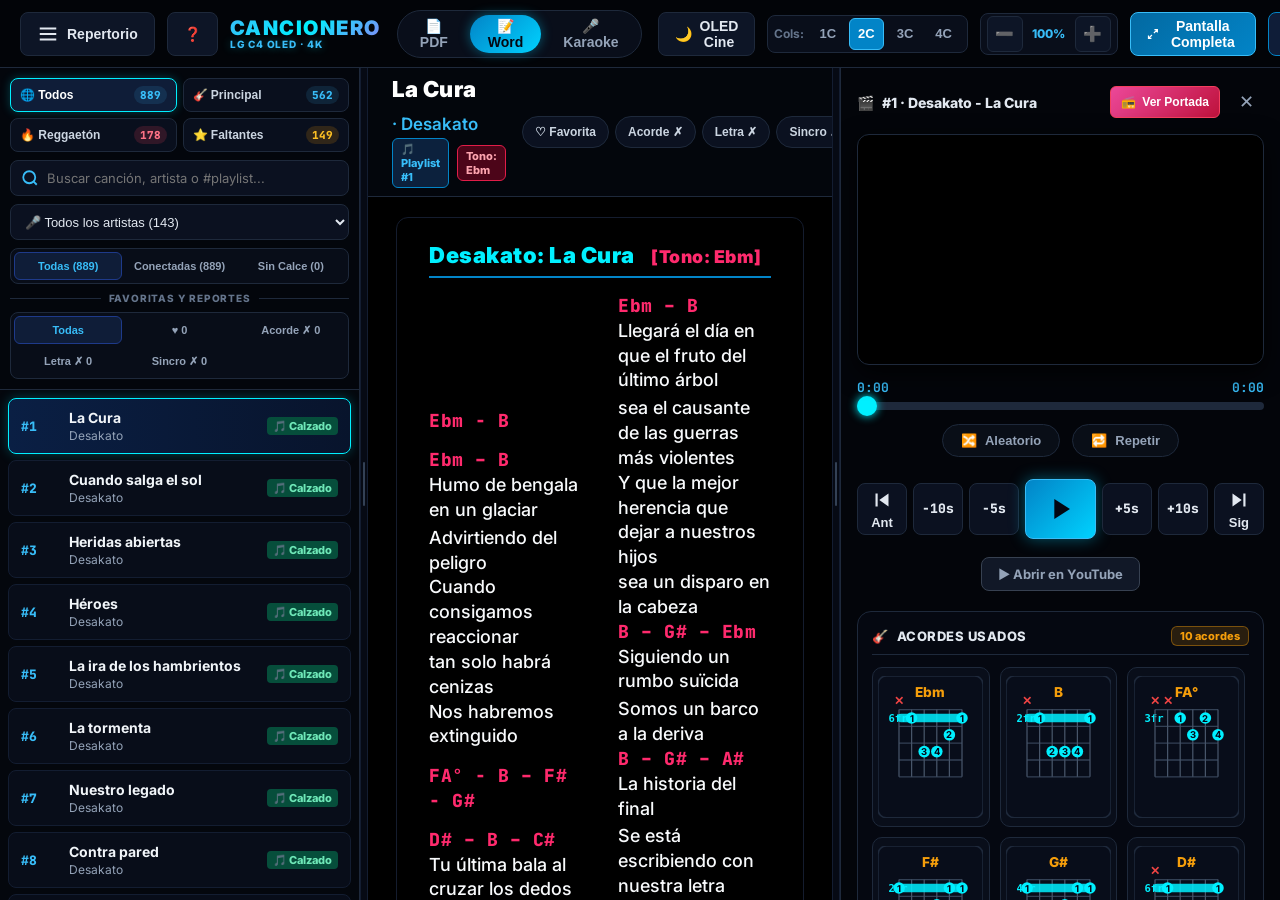
==== tv.html @ 5f0cff91 "Actualizacion Cancionero TV 2026-11-26 14:10" ====
<!DOCTYPE html>
<html lang="es">
<head>
  <meta charset="UTF-8">
  <meta name="viewport" content="width=device-width, initial-scale=1.0, maximum-scale=5.0">
  <meta name="theme-color" content="#000000">
  <meta name="apple-mobile-web-app-capable" content="yes">
  <meta name="apple-mobile-web-app-status-bar-style" content="black">
  <title>Cancionero — LG C4 OLED TV Edition</title>
  
  <link rel="icon" type="image/svg+xml" href="icon.svg">
  <link rel="preconnect" href="https://fonts.googleapis.com">
  <link rel="preconnect" href="https://fonts.gstatic.com" crossorigin>
  <link href="https://fonts.googleapis.com/css2?family=Inter:wght@400;500;600;700;800;900&family=JetBrains+Mono:wght@500;700&display=swap" rel="stylesheet">
  <link rel="stylesheet" href="tv.css?v=2.6.0">
</head>
<body class="theme-oled-dark layout-split">
  <div id="tv-app" class="tv-app-container">

    <!-- 1. BARRA SUPERIOR TV (10-FOOT UI / OLED C4) -->
    <header class="tv-header">
      <div class="tv-header-left">
        <button id="btn-toggle-sidebar" class="tv-btn tv-btn-nav" title="Ocultar / Mostrar lista de canciones (Tecla M)" tabindex="0">
          <svg viewBox="0 0 24 24" width="22" height="22" fill="none" stroke="currentColor" stroke-width="2.4"><path d="M3 12h18M3 6h18M3 18h18"/></svg>
          <span class="btn-text">Repertorio</span>
        </button>
        <!-- Ayuda Control Remoto antes de Cancionero -->
        <button id="btn-remote-help" class="tv-btn tv-btn-help" title="Ver atajos del control Magic Remote LG" tabindex="0">
          <span>❓</span>
        </button>
        <div class="tv-brand">
          <span class="tv-brand-title">CANCIONERO</span>
          <span class="tv-brand-badge">LG C4 OLED · 4K</span>
        </div>
      </div>

      <!-- Selector de Modos de Visualización (PDF | Word | Karaoke) -->
      <div class="tv-header-center">
        <div class="tv-pill-group" role="tablist">
          <button id="tv-mode-pdf" class="tv-pill-btn" role="tab" title="Hoja PDF original (Tecla 1)" tabindex="0">📄 PDF</button>
          <button id="tv-mode-word" class="tv-pill-btn active" role="tab" title="Hoja Word continua con acordes resaltados (Tecla 2)" tabindex="0">📝 Word</button>
          <button id="tv-mode-karaoke" class="tv-pill-btn tv-pill-karaoke" role="tab" title="Modo Karaoke sincronizado en pantalla gigante (Tecla 3)" tabindex="0">🎤 Karaoke</button>
        </div>
      </div>

      <div class="tv-header-right">
        <!-- Selector de Tema de Hoja: OLED Negro Puro vs Papel Blanco -->
        <button id="btn-toggle-theme" class="tv-btn tv-btn-toggle" title="Alternar entre OLED Negro y Papel Blanco (Tecla O)" tabindex="0">
          <span id="theme-icon">🌙</span>
          <span id="theme-label" class="btn-text">OLED Cine</span>
        </button>

        <!-- Selector de Columnas en Modo Word (1C, 2C, 3C, 4C) -->
        <div id="tv-cols-selector" class="tv-cols-group" title="Número de columnas para aprovechar la pantalla ancha 16:9">
          <span class="cols-title">Cols:</span>
          <button type="button" class="tv-col-btn" data-cols="1" tabindex="0">1C</button>
          <button type="button" class="tv-col-btn active" data-cols="2" tabindex="0">2C</button>
          <button type="button" class="tv-col-btn" data-cols="3" tabindex="0">3C</button>
          <button type="button" class="tv-col-btn" data-cols="4" tabindex="0">4C</button>
        </div>

        <!-- Zoom TV -->
        <div class="tv-zoom-group">
          <button id="btn-zoom-out" class="tv-btn-sm" title="Reducir tamaño de letra" tabindex="0">➖</button>
          <span id="tv-zoom-badge" class="tv-zoom-badge">100%</span>
          <button id="btn-zoom-in" class="tv-btn-sm" title="Aumentar tamaño de letra" tabindex="0">➕</button>
        </div>

        <!-- Pantalla Completa TV -->
        <button id="btn-fullscreen-tv" class="tv-btn tv-btn-fs" title="Pantalla completa TV (Tecla F)" tabindex="0">
          <svg viewBox="0 0 24 24" width="20" height="20" fill="none" stroke="currentColor" stroke-width="2.4"><path d="M15 3h6v6M9 21H3v-6M21 3l-7 7M3 21l7-7"/></svg>
          <span class="btn-text">Pantalla Completa</span>
        </button>

        <!-- Botón Compartir Registro de Fallas y Favoritas (sin contador numérico ni edición) -->
        <button id="btn-tv-share-marks" class="tv-btn tv-btn-share" title="Compartir registro de fallas y favoritas" tabindex="0">
          <span>📤</span>
          <span class="btn-text">Compartir</span>
        </button>

        <!-- Botón Reproducción / Acordes en esquina superior derecha -->
        <button id="btn-toggle-layout" class="tv-btn tv-btn-toggle tv-btn-player-toggle active" title="Mostrar u ocultar panel de Reproducción y Acordes sin detener la música" tabindex="0">
          <span id="layout-icon">🎸</span>
          <span id="layout-label" class="btn-text">Reproducción / Acordes</span>
        </button>
      </div>
    </header>

    <!-- 2. CUERPO PRINCIPAL WIDESCREEN 16:9 -->
    <div class="tv-main-layout">

      <!-- 2.1 PANEL LATERAL: REPERTORIO Y LISTA DE CANCIONES (REDIMENSIONABLE) -->
      <aside id="tv-sidebar" class="tv-sidebar">
        <div class="tv-sidebar-filters">
          <!-- Selector de Cancionero en grilla simétrica 2x2 -->
          <div class="tv-book-switcher">
            <button id="tv-book-all" class="tv-book-btn active" data-book="all" tabindex="0">
              <span class="book-name">🌐 Todos</span>
              <span class="book-count" id="tv-count-all">889</span>
            </button>
            <button id="tv-book-principal" class="tv-book-btn" data-book="principal" tabindex="0">
              <span class="book-name">🎸 Principal</span>
              <span class="book-count" id="tv-count-prin">562</span>
            </button>
            <button id="tv-book-reggaeton" class="tv-book-btn tv-book-reg" data-book="reggaeton" tabindex="0">
              <span class="book-name">🔥 Reggaetón</span>
              <span class="book-count" id="tv-count-reg">178</span>
            </button>
            <button id="tv-book-faltantes" class="tv-book-btn tv-book-fal" data-book="faltantes" tabindex="0">
              <span class="book-name">⭐ Faltantes</span>
              <span class="book-count" id="tv-count-fal">149</span>
            </button>
          </div>

          <!-- Caja de Búsqueda Rápida TV -->
          <div class="tv-search-box">
            <svg viewBox="0 0 24 24" width="18" height="18" fill="none" stroke="#38bdf8" stroke-width="2.4"><circle cx="11" cy="11" r="8"/><path d="M21 21l-4.35-4.35"/></svg>
            <input type="text" id="tv-search-input" placeholder="Buscar canción, artista o #playlist..." autocomplete="off" tabindex="0">
            <button id="btn-tv-clear-search" class="tv-clear-btn" style="display:none;" tabindex="0">✕</button>
          </div>

          <!-- Filtro por Artista -->
          <div class="tv-filter-row">
            <select id="tv-artist-select" class="tv-select" tabindex="0">
              <option value="">🎤 Todos los artistas</option>
            </select>
          </div>

          <!-- Tabs de Estado de Conexión -->
          <div class="tv-filter-tabs">
            <button class="tv-filter-tab active" data-filter="all" tabindex="0">Todas (<span id="count-tab-all">0</span>)</button>
            <button class="tv-filter-tab" data-filter="matched" tabindex="0">Conectadas (<span id="count-tab-matched">0</span>)</button>
            <button class="tv-filter-tab" data-filter="unmatched" tabindex="0">Sin Calce (<span id="count-tab-unmatched">0</span>)</button>
          </div>

          <!-- Filtros de Favoritas y Reportes de Error -->
          <div class="tv-filter-divider"><span>Favoritas y Reportes</span></div>
          <div class="tv-mark-filters">
            <button class="tv-mark-filter-btn active" type="button" data-mark-filter="all" tabindex="0">Todas</button>
            <button class="tv-mark-filter-btn tv-mf-fav" type="button" data-mark-filter="fav" tabindex="0">♥ <span id="count-mark-fav">0</span></button>
            <button class="tv-mark-filter-btn tv-mf-err" type="button" data-mark-filter="badChord" tabindex="0" title="Canciones con acordes con error">Acorde ✗ <span id="count-mark-bad-chord">0</span></button>
            <button class="tv-mark-filter-btn tv-mf-err" type="button" data-mark-filter="badLyric" tabindex="0" title="Canciones con letra con error">Letra ✗ <span id="count-mark-bad-lyric">0</span></button>
            <button class="tv-mark-filter-btn tv-mf-err" type="button" data-mark-filter="badSync" tabindex="0" title="Canciones con sincronización mala">Sincro ✗ <span id="count-mark-bad-sync">0</span></button>
          </div>
        </div>

        <!-- Lista Desplazable de Canciones -->
        <div id="tv-song-list" class="tv-song-list" tabindex="0">
          <div class="tv-loading-list">Cargando repertorio oficial...</div>
        </div>
      </aside>

      <!-- Separador Ajustable Izquierdo (Lista de canciones) -->
      <div id="tv-resizer-left" class="tv-panel-resizer" role="separator" aria-orientation="vertical" aria-label="Ajustar ancho de la lista de canciones" title="Arrastra o usa flechas ◄/► para ajustar ancho de la lista (doble clic restablece)" tabindex="0">
        <span class="resizer-grip"></span>
      </div>

      <!-- 2.2 ESCENARIO CENTRAL: VISOR DE CANCIÓN (WORD / PDF / KARAOKE) -->
      <section id="tv-stage" class="tv-stage">
        
        <!-- Barra de Contexto de la Canción Actual -->
        <div class="tv-song-context-bar">
          <div class="tv-context-left">
            <div class="tv-song-title-row">
              <span id="tv-song-title" class="tv-current-title">Selecciona una canción</span>
              <span id="tv-song-artist" class="tv-current-artist"></span>
            </div>
            <div class="tv-meta-badges">
              <span id="tv-badge-playlist" class="tv-badge tv-badge-pl">🎵 Playlist #—</span>
              <span id="tv-badge-tone" class="tv-badge tv-badge-tone" style="display:none;"></span>
              <span id="tv-badge-pages" class="tv-badge tv-badge-pages">Continuo</span>
              <select id="tv-versions-select" class="tv-versions-select" style="display:none;" title="Cambiar versión de la playlist" tabindex="0">
              </select>
            </div>
          </div>

          <!-- Selector de Idioma (Visible solo en canciones con versión traducida al español) -->
          <div id="tv-lang-toggle-group" class="tv-lang-segmented" style="display:none;" role="group" aria-label="Cambiar idioma de la canción">
            <button id="btn-tv-lang-orig" class="tv-lang-btn active" type="button" title="Ver letra en idioma original (Tecla L)" tabindex="0">🌐 Original</button>
            <button id="btn-tv-lang-es" class="tv-lang-btn" type="button" title="Ver versión traducida al español (Tecla L)" tabindex="0">🇪🇸 Español</button>
          </div>

          <!-- Marcas rápidas de la canción actual: Favorita + Error Acordes + Error Letra + Error Sincro -->
          <div class="tv-song-marks-bar">
            <button id="btn-tv-mark-fav" class="tv-mark-btn tv-mark-fav" type="button" title="Marcar o quitar de Favoritas" tabindex="0">♡ Favorita</button>
            <button id="btn-tv-mark-bad-chord" class="tv-mark-btn tv-mark-err" type="button" title="Reportar error en los acordes" tabindex="0">Acorde ✗</button>
            <button id="btn-tv-mark-bad-lyric" class="tv-mark-btn tv-mark-err" type="button" title="Reportar error en la letra" tabindex="0">Letra ✗</button>
            <button id="btn-tv-mark-bad-sync" class="tv-mark-btn tv-mark-err" type="button" title="Reportar error de sincronización" tabindex="0">Sincro ✗</button>
          </div>

          <!-- Paginador Flotante (Exclusivo para modo PDF; en Word es continuo sin páginas) -->
          <div id="tv-page-nav" class="tv-page-nav" style="display:none;">
            <button id="btn-tv-prev-page" class="tv-page-btn" tabindex="0">◀ Pág. Anterior</button>
            <span id="tv-page-indicator" class="tv-page-indicator">Pág. 1</span>
            <button id="btn-tv-next-page" class="tv-page-btn" tabindex="0">Pág. Siguiente ▶</button>
          </div>
        </div>

        <!-- Contenedor del Documento / Hoja -->
        <div id="tv-sheet-scroller" class="tv-sheet-scroller">
          <div id="tv-sheet-render-box" class="tv-sheet-render-box">
            <div class="tv-sheet-placeholder">
              <div class="placeholder-icon">🎸</div>
              <h2>Cancionero para LG C4 OLED</h2>
              <p>Selecciona cualquier canción de la lista izquierda con tu control Magic Remote o pulsa <strong>OK</strong> para reproducir.</p>
              <div class="tv-hint-keys">
                <span><strong>Flechas ◄ / ►:</strong> Cambiar canción</span>
                <span><strong>Espacio:</strong> Play / Pausa</span>
                <span><strong>Tecla M:</strong> Ocultar menú</span>
                <span><strong>Tecla F:</strong> Pantalla completa</span>
              </div>
            </div>
          </div>
        </div>
      </section>

      <!-- Separador Ajustable Derecho (Panel de Reproducción y Acordes) -->
      <div id="tv-resizer-right" class="tv-panel-resizer" role="separator" aria-orientation="vertical" aria-label="Ajustar ancho del panel de reproducción y acordes" title="Arrastra o usa flechas ◄/► para ajustar ancho del reproductor (doble clic restablece)" tabindex="0">
        <span class="resizer-grip"></span>
      </div>

      <!-- 2.3 PANEL DERECHO: REPRODUCTOR MULTIMEDIA Y VIDEO YOUTUBE TV -->
      <section id="tv-player-panel" class="tv-player-panel">
        <div class="tv-player-header">
          <div class="player-header-title">
            <span class="player-icon">🎬</span>
            <span id="tv-player-track-info" class="player-track-text">YouTube Music Oficial</span>
          </div>
          <div style="display:flex; align-items:center; gap:8px;">
            <button id="btn-toggle-video-mode" class="tv-btn-video-mode active" title="Alternar entre Portada/Visualizer y Video de YouTube" tabindex="0">
              <span id="video-mode-icon">📻</span>
              <span id="video-mode-text">Ver Portada</span>
            </button>
            <button id="btn-collapse-video" class="tv-btn-icon" title="Ocultar video para pantalla completa" tabindex="0">
              <span>✕</span>
            </button>
          </div>
        </div>

        <!-- Escenario de Video YouTube 16:9 -->
        <div class="tv-video-stage" id="tv-video-stage">
          <div id="tv-yt-player-target"></div>
        </div>

        <!-- Barra de Avance y Tiempo -->
        <div class="tv-seek-container">
          <div class="tv-time-row">
            <span id="tv-time-current" class="tv-time-label">0:00</span>
            <span id="tv-time-total" class="tv-time-label">0:00</span>
          </div>
          <input type="range" id="tv-seek-slider" class="tv-seek-slider" min="0" max="1000" value="0" step="1" tabindex="0" aria-label="Línea de tiempo de la canción">
        </div>

        <!-- Fila de Modos de Reproducción: Aleatorio (Shuffle) y Repetir Canción (Repeat) -->
        <div class="tv-playback-modes-row">
          <button id="btn-tv-shuffle" class="tv-mode-btn" title="Reproducción Aleatoria (Garantiza escuchar todas las canciones sin repetir - Tecla S)" tabindex="0">
            <span class="mode-icon">🔀</span>
            <span class="mode-label">Aleatorio</span>
          </button>
          <button id="btn-tv-repeat" class="tv-mode-btn" title="Repetir Canción Actual en bucle (Tecla R)" tabindex="0">
            <span class="mode-icon">🔁</span>
            <span class="mode-label">Repetir</span>
          </button>
        </div>

        <!-- Gran Botonera de Control Magic Remote / TV -->
        <div class="tv-transport-controls">
          <button id="btn-tv-prev-song" class="tv-ctrl-btn" title="Canción anterior en la Playlist (Flecha Izq)" tabindex="0">
            <svg viewBox="0 0 24 24" width="26" height="26" fill="currentColor"><path d="M6 6h2v12H6zm3.5 6l8.5 6V6z"/></svg>
            <span class="btn-subtext">Ant</span>
          </button>

          <button id="btn-tv-rew-10" class="tv-ctrl-btn tv-btn-step" title="Retroceder 10 segundos" tabindex="0">
            <span>-10s</span>
          </button>

          <button id="btn-tv-rew-5" class="tv-ctrl-btn tv-btn-step" title="Retroceder 5 segundos" tabindex="0">
            <span>-5s</span>
          </button>

          <!-- Gran Botón Play / Pause -->
          <button id="btn-tv-play-pause" class="tv-ctrl-btn tv-btn-main-play" title="Reproducir / Pausar (Espacio u OK)" tabindex="0">
            <svg id="tv-icon-play" viewBox="0 0 24 24" width="34" height="34" fill="currentColor"><path d="M8 5v14l11-7z"/></svg>
            <svg id="tv-icon-pause" viewBox="0 0 24 24" width="34" height="34" fill="currentColor" style="display:none;"><path d="M6 19h4V5H6v14zm8-14v14h4V5h-4z"/></svg>
          </button>

          <button id="btn-tv-fwd-5" class="tv-ctrl-btn tv-btn-step" title="Adelantar 5 segundos" tabindex="0">
            <span>+5s</span>
          </button>

          <button id="btn-tv-fwd-10" class="tv-ctrl-btn tv-btn-step" title="Adelantar 10 segundos" tabindex="0">
            <span>+10s</span>
          </button>

          <button id="btn-tv-next-song" class="tv-ctrl-btn" title="Siguiente canción en la Playlist (Flecha Der)" tabindex="0">
            <svg viewBox="0 0 24 24" width="26" height="26" fill="currentColor"><path d="M6 18l8.5-6L6 6v12zM16 6v12h2V6h-2z"/></svg>
            <span class="btn-subtext">Sig</span>
          </button>
        </div>

        <!-- Enlace a YouTube Music App -->
        <div class="tv-external-link-row">
          <a id="btn-tv-open-yt" class="tv-open-yt-btn" href="#" target="_blank" tabindex="0">
            <span>▶ Abrir en YouTube</span>
          </a>
        </div>

        <!-- 2.3.1 DIAGRAMAS DE ACORDES DE GUITARRA (SSoT) -->
        <div id="tv-chords-panel" class="tv-chords-panel">
          <div class="tv-chords-header">
            <div class="tv-chords-title">
              <span class="chords-icon">🎸</span>
              <span>Acordes Usados</span>
            </div>
            <span id="tv-chords-badge" class="tv-chords-badge">0 acordes</span>
          </div>
          <div id="tv-chords-grid" class="tv-chords-grid">
            <div class="tv-chords-empty">Selecciona una canción para ver sus acordes</div>
          </div>
        </div>
      </section>

    </div>

    <!-- 3. MODAL DE AYUDA / CONTROL REMOTO LG C4 -->
    <div id="tv-remote-modal" class="tv-modal" style="display:none;">
      <div class="tv-modal-content">
        <div class="tv-modal-header">
          <h3>🎮 Guía de Control Remoto — Universal Smart TV (LG, Samsung, Android, Sony, Hisense)</h3>
          <button id="btn-close-remote-modal" class="tv-btn-icon" tabindex="0">✕</button>
        </div>
        <div class="tv-modal-body">
          <div class="tv-remote-grid">
            <div class="remote-key-card">
              <span class="key-badge">Cruceta ▲ / ▼</span>
              <p>Mueve el foco entre las canciones de la lista, o desplaza la partitura verticalmente.</p>
            </div>
            <div class="remote-key-card">
              <span class="key-badge">Cruceta ◄ / ►</span>
              <p>Cambia de canción previa/siguiente o salta entre la lista y la hoja de acordes.</p>
            </div>
            <div class="remote-key-card">
              <span class="key-badge">Botón OK / Enter</span>
              <p>Selecciona la canción resaltada o conmuta Play / Pausa inmediatamente.</p>
            </div>
            <div class="remote-key-card">
              <span class="key-badge">Volver / Return / Back</span>
              <p>Regresa a la lista de canciones o reactiva la pantalla si está apagada.</p>
            </div>
            <div class="remote-key-card">
              <span class="key-badge">Botón Rojo (A)</span>
              <p>Oculta o muestra el menú lateral para dejar la hoja en formato ultra amplio.</p>
            </div>
            <div class="remote-key-card">
              <span class="key-badge">Botón Verde (B)</span>
              <p>Cambia cíclicamente de modo: <strong>Word</strong> ↔ <strong>PDF</strong> ↔ <strong>Karaoke</strong>.</p>
            </div>
            <div class="remote-key-card">
              <span class="key-badge">Botón Amarillo (C)</span>
              <p>Alterna entre portada con ecualizador y el reproductor de video YouTube.</p>
            </div>
            <div class="remote-key-card">
              <span class="key-badge">Botón Azul (D)</span>
              <p><strong>Apagar Pantalla (0 Nits):</strong> Modo solo audio con subpíxeles apagados al 100%.</p>
            </div>
            <div class="remote-key-card">
              <span class="key-badge">Canal + / - (PageUp/Down)</span>
              <p>Cambia a la siguiente o anterior hoja en canciones multipágina o PDF.</p>
            </div>
          </div>
          <div class="tv-remote-note">
            🛡️ <strong>Protección OLED LG C4 Activa:</strong> La aplicación cuenta con <strong>Pixel Orbiter</strong> continuo (desplazamiento imperceptible de píxeles cada 60s), <strong>Atenuador Automático</strong> tras 2 min de inactividad, y el botón <strong>Apagar Pantalla</strong> que lleva el panel a 0 nits reales mientras la música continúa.
          </div>
        </div>
      </div>
    </div>

    <!-- 3.5 MODAL DE INFORME COMPLETO DE FALLAS Y FAVORITAS PARA COMPARTIR -->
    <div id="tv-share-marks-modal" class="tv-modal" style="display:none;">
      <div class="tv-modal-card tv-share-modal-card">
        <div class="tv-modal-header">
          <h3>📤 Registro de Fallas y Favoritas</h3>
          <button id="btn-close-tv-share-marks" class="tv-btn-icon" tabindex="0">✕</button>
        </div>
        <div class="tv-modal-body tv-share-modal-body">
          <div class="tv-share-tabs">
            <button type="button" class="tv-share-tab active" data-share-filter="all" tabindex="0">Informe Completo (<span id="tv-share-count-all">0</span>)</button>
            <button type="button" class="tv-share-tab" data-share-filter="fav" tabindex="0">♥ Favoritas (<span id="tv-share-count-fav">0</span>)</button>
            <button type="button" class="tv-share-tab" data-share-filter="badChord" tabindex="0">Ac✗ Acordes (<span id="tv-share-count-chord">0</span>)</button>
            <button type="button" class="tv-share-tab" data-share-filter="badLyric" tabindex="0">Lt✗ Letra (<span id="tv-share-count-lyric">0</span>)</button>
            <button type="button" class="tv-share-tab" data-share-filter="badSync" tabindex="0">Sn✗ Sincro (<span id="tv-share-count-sync">0</span>)</button>
          </div>
          <div class="tv-share-content-grid">
            <textarea id="tv-share-marks-textarea" class="tv-share-textarea" rows="11" readonly></textarea>
            <div id="tv-share-qr-box" class="tv-share-qr-box" style="display:none;"></div>
          </div>
          <div class="tv-share-actions">
            <button type="button" id="btn-tv-share-wa" class="tv-share-action-btn tv-share-wa" tabindex="0">💬 WhatsApp</button>
            <button type="button" id="btn-tv-share-native" class="tv-share-action-btn tv-share-nat" tabindex="0">📤 Compartir</button>
            <button type="button" id="btn-tv-share-copy" class="tv-share-action-btn tv-share-cp" tabindex="0">📋 Copiar texto</button>
          </div>
        </div>
      </div>
    </div>

    <!-- Elemento de Audio Nativo de Alta Fidelidad (Streaming local del servidor 3010) -->
    <audio id="tv-native-audio" style="display:none;" playsinline preload="auto"></audio>

    <!-- Video H.264 silencioso 2x2px dentro del viewport: impide que LG webOS / Samsung Tizen activen la suspensión del TV -->
    <video id="tv-keepawake-video" muted loop playsinline preload="auto" aria-hidden="true"></video>

    <!-- 4. CAPA PROTECTORA OLED: PANTALLA APAGADA (0 NITS / TRUE BLACK) -->
    <div id="tv-oled-blackout" class="tv-oled-blackout" style="display:none;" tabindex="0">
      <div class="tv-oled-blackout-content">
        <div class="oled-moon-icon">🌑</div>
        <h2>Pantalla OLED Apagada (0 Nits)</h2>
        <p class="oled-subtitle">Modo Solo Audio Activo — Subpíxeles apagados al 100%</p>
        <div id="tv-oled-now-playing" class="oled-now-playing">Reproduciendo música...</div>
        <div class="oled-wake-hint">Presiona cualquier tecla o mueve el Magic Remote para reactivar</div>
      </div>
    </div>

    <!-- 5. NOTIFICACIÓN FLOTANTE DE ATENUACIÓN OLED POR INACTIVIDAD -->
    <div id="tv-oled-dim-hint" class="tv-oled-dim-hint" style="display:none;">
      <span>🛡️ Protección OLED Activa — Mueve el control para reactivar brillo pleno</span>
    </div>

    <!-- 6. TOAST NOTIFICATIONS TV -->
    <div id="tv-toast-container" class="tv-toast-container"></div>

  </div>

  <!-- BUNDLES DE DATOS IDÉNTICOS AL CANCIONERO MÓVIL (SSOT) -->
  <script src="cancionero_db.js?v=3.6.0"></script>
  <script src="playlist_db.js?v=3.2.1"></script>
  <script src="reggaeton_db.js?v=3.6.0"></script>
  <script src="faltantes_db.js?v=3.6.0"></script>
  <script src="karaoke_db.js?v=5.2.0"></script>
  <script src="jszip.min.js"></script>
  <script src="pdf.min.js?v=2.16.105"></script>
  <script src="libs/tv-nosleep.min.js"></script>
  <script src="libs/tv-keepawake-media.js"></script>
  <script src="libs/tv-qrcode.js"></script>
  <!-- Motor Unificado de Sincronización Karaoke v4.2 (Palabra por palabra + Anticipación -0.50s) -->
  <script src="karaokeTapCalibrator.js?v=4.2.0"></script>
  <!-- Lógica y Controlador TV Universal Smart TV (LG, Samsung, Android, Sony, Hisense) -->
  <script src="tv.js?v=2.6.0"></script>
  <!-- YouTube IFrame API -->
  <script src="https://www.youtube.com/iframe_api" async defer></script>
</body>
</html>
---- tv.css ----
/* ==============================================================
   CANCIONERO — LG C4 OLED 4K EDITION (TV STYLESHEET)
   Optimizado para Pantallas OLED 16:9, True Black y Magic Remote
   ============================================================== */

:root {
  --tv-bg: #000000;              /* OLED True Black: Píxeles completamente apagados */
  --tv-panel-bg: #070a12;        /* Azul medianoche ultra oscuro */
  --tv-card-bg: #0d1322;         /* Contenedores oscuros de alto contraste */
  --tv-border: #1e293b;          /* Bordes sutiles */
  --tv-border-glow: #00f0ff33;   /* Resplandor neón cian */
  
  --tv-cyan: #00f0ff;            /* Neón cian vibrante */
  --tv-cyan-hover: #38bdf8;
  --tv-ruby: #ff2a6d;            /* Rojo rubí / carmesí para acordes */
  --tv-ruby-wine: #be123c;       /* Rojo vino clásico */
  --tv-purple: #c084fc;          /* Violeta eléctrico para secciones */
  --tv-emerald: #10b981;         /* Verde esmeralda para conectados */
  --tv-amber: #f59e0b;           /* Ámbar */
  
  --tv-text: #f8fafc;            /* Blanco puro de alto contraste */
  --tv-text-dim: #94a3b8;        /* Gris claro secundario */
  --tv-text-muted: #64748b;
  
  --tv-font: 'Inter', -apple-system, BlinkMacSystemFont, "Segoe UI", Roboto, sans-serif;
  --tv-mono: 'JetBrains Mono', Consolas, "Courier New", monospace;
  
  --tv-header-height: 68px;
  --tv-sidebar-width: 360px;
  --tv-player-width: 440px;
}

/* Reset y base */
* {
  box-sizing: border-box;
  margin: 0;
  padding: 0;
  -webkit-font-smoothing: antialiased;
}

html, body {
  width: 100%;
  height: 100%;
  overflow: hidden;
  background-color: var(--tv-bg);
  color: var(--tv-text);
  font-family: var(--tv-font);
  font-size: 16px;
  user-select: none;
}

/* Navegación por Magic Remote & D-pad: Resplandor visual en foco */
:focus-visible {
  outline: 3px solid var(--tv-cyan) !important;
  outline-offset: 3px !important;
  box-shadow: 0 0 16px var(--tv-cyan) !important;
}

/* 1. CONTENEDOR PRINCIPAL */
.tv-app-container {
  display: flex;
  flex-direction: column;
  width: 100vw;
  height: 100vh;
  background: var(--tv-bg);
  overflow: hidden;
  transform: translate(var(--oled-shift-x, 0px), var(--oled-shift-y, 0px));
  transition: transform 3s ease-in-out;
}

/* 2. BARRA SUPERIOR (HEADER TV) */
.tv-header {
  height: var(--tv-header-height);
  background: #020408;
  border-bottom: 1px solid #1e293b;
  display: flex;
  align-items: center;
  justify-content: space-between;
  padding: 0 20px;
  gap: 16px;
  z-index: 100;
  flex-shrink: 0;
  transition: transform 0.6s cubic-bezier(0.16, 1, 0.3, 1), opacity 0.6s ease;
}

/* Ocultamiento Automático OLED Pantalla Completa (Oculta barra superior, lista izquierda y panel reproductor sin cortar el audio) */
body.tv-header-hidden .tv-header {
  height: 0 !important;
  min-height: 0 !important;
  padding: 0 !important;
  border-bottom: none !important;
  opacity: 0 !important;
  overflow: hidden !important;
  pointer-events: none !important;
}

body.tv-header-hidden .tv-main-layout {
  height: 100vh !important;
  width: 100vw !important;
}

body.tv-header-hidden .tv-sidebar {
  width: 0 !important;
  min-width: 0 !important;
  padding: 0 !important;
  border: none !important;
  opacity: 0 !important;
  overflow: hidden !important;
  pointer-events: none !important;
}

/* Mantener el reproductor montado dentro de la esquina del viewport (2x2px invisible, NO left:-9999px ni display:none)
   para que LG webOS / Samsung Tizen sigan detectando video activo y NO activen el protector/suspensión del televisor */
body.tv-header-hidden .tv-player-panel {
  position: fixed !important;
  right: 0 !important;
  bottom: 0 !important;
  left: auto !important;
  top: auto !important;
  width: 2px !important;
  height: 2px !important;
  padding: 0 !important;
  border: none !important;
  opacity: 0.01 !important;
  pointer-events: none !important;
  overflow: hidden !important;
  z-index: 1 !important;
}

#tv-keepawake-video {
  position: fixed;
  right: 0;
  bottom: 0;
  width: 2px;
  height: 2px;
  opacity: 0.02;
  pointer-events: none;
  z-index: 2;
}

body.tv-header-hidden .tv-song-context-bar,
body.tv-header-hidden .tv-panel-resizer {
  height: 0 !important;
  min-height: 0 !important;
  width: 0 !important;
  min-width: 0 !important;
  padding: 0 !important;
  border: none !important;
  opacity: 0 !important;
  overflow: hidden !important;
  pointer-events: none !important;
}

body.tv-header-hidden .tv-sheet-scroller {
  padding: 24px 40px !important;
}

body.tv-header-hidden .tv-sheet-render-box {
  max-width: 96vw !important;
}

/* Micro-desplazamiento imperceptible anti-quemado OLED (±2px cada 90s) */
.tv-sheet-render-box {
  transform: translate3d(var(--oled-shift-x, 0px), var(--oled-shift-y, 0px), 0);
  transition: transform 4s ease-in-out;
  will-change: transform;
}

/* Separadores Redimensionables de Lista de Canciones y Reproducción/Acordes */
.tv-panel-resizer {
  width: 8px;
  flex-shrink: 0;
  cursor: col-resize;
  background: #060a14;
  border-left: 1px solid #131d31;
  border-right: 1px solid #131d31;
  display: flex;
  align-items: center;
  justify-content: center;
  position: relative;
  z-index: 60;
  transition: background 0.18s ease, border-color 0.18s ease;
  touch-action: none;
  user-select: none;
}

.tv-panel-resizer .resizer-grip {
  width: 2px;
  height: 44px;
  border-radius: 2px;
  background: #334155;
  transition: background 0.18s ease, height 0.18s ease, box-shadow 0.18s ease;
}

.tv-panel-resizer:hover,
.tv-panel-resizer:focus,
.tv-panel-resizer.dragging {
  background: rgba(0, 240, 255, 0.12);
  border-color: rgba(0, 240, 255, 0.45);
  outline: none;
}

.tv-panel-resizer:hover .resizer-grip,
.tv-panel-resizer:focus .resizer-grip,
.tv-panel-resizer.dragging .resizer-grip {
  background: var(--tv-cyan);
  height: 68px;
  box-shadow: 0 0 10px rgba(0, 240, 255, 0.65);
}

body.is-resizing {
  cursor: col-resize !important;
  user-select: none !important;
}

body.is-resizing iframe {
  pointer-events: none !important;
}

body.is-resizing .tv-sidebar,
body.is-resizing .tv-player-panel {
  transition: none !important;
}

body.sidebar-collapsed #tv-resizer-left,
body.layout-solo #tv-resizer-right {
  width: 0 !important;
  border: none !important;
  opacity: 0 !important;
  pointer-events: none !important;
  overflow: hidden !important;
}

.tv-btn-player-toggle.active {
  background: linear-gradient(135deg, #0f294a 0%, #0a1b33 100%);
  border-color: var(--tv-cyan);
  color: #ffffff;
  box-shadow: 0 0 12px rgba(0, 240, 255, 0.28);
}

.tv-header-left, .tv-header-center, .tv-header-right {
  display: flex;
  align-items: center;
  gap: 12px;
}

.tv-brand {
  display: flex;
  flex-direction: column;
  line-height: 1.1;
}

.tv-brand-title {
  font-size: 20px;
  font-weight: 900;
  letter-spacing: 1.5px;
  background: linear-gradient(135deg, #38bdf8 0%, #00f0ff 50%, #818cf8 100%);
  -webkit-background-clip: text;
  -webkit-text-fill-color: transparent;
}

.tv-brand-badge {
  font-size: 10px;
  font-weight: 800;
  letter-spacing: 0.8px;
  color: #38bdf8;
  text-transform: uppercase;
  text-shadow: 0 0 8px rgba(0, 240, 255, 0.4);
}

/* Botones universales TV */
.tv-btn {
  display: inline-flex;
  align-items: center;
  justify-content: center;
  gap: 8px;
  height: 44px;
  padding: 0 16px;
  background: #0d1526;
  border: 1px solid #1e293b;
  border-radius: 8px;
  color: #e2e8f0;
  font-size: 14px;
  font-weight: 700;
  cursor: pointer;
  transition: all 0.18s ease;
}

.tv-btn:hover {
  background: #172554;
  border-color: var(--tv-cyan);
  color: #ffffff;
  transform: translateY(-1px);
}

.tv-btn:active {
  transform: translateY(1px);
}

.tv-btn-sm {
  width: 36px;
  height: 36px;
  background: #0d1526;
  border: 1px solid #1e293b;
  border-radius: 6px;
  color: #e2e8f0;
  font-size: 15px;
  font-weight: 800;
  cursor: pointer;
  display: flex;
  align-items: center;
  justify-content: center;
}

.tv-btn-sm:hover {
  background: #1e293b;
  border-color: var(--tv-cyan);
}

.tv-btn-icon {
  width: 36px;
  height: 36px;
  background: transparent;
  border: 1px solid transparent;
  border-radius: 6px;
  color: #94a3b8;
  font-size: 18px;
  cursor: pointer;
  display: flex;
  align-items: center;
  justify-content: center;
}

.tv-btn-icon:hover {
  background: #1e293b;
  color: #ffffff;
}

.tv-btn-fs {
  background: linear-gradient(135deg, #0369a1 0%, #0284c7 100%);
  border-color: #38bdf8;
  color: #ffffff;
}

.tv-btn-fs:hover {
  background: linear-gradient(135deg, #0284c7 0%, #00f0ff 100%);
  box-shadow: 0 0 12px rgba(0, 240, 255, 0.4);
}

/* Modos de visualización: PDF | Word | Karaoke */
.tv-pill-group {
  display: flex;
  background: #090e1a;
  border: 1px solid #1e293b;
  border-radius: 30px;
  padding: 4px;
  gap: 4px;
}

.tv-pill-btn {
  height: 38px;
  padding: 0 18px;
  background: transparent;
  border: none;
  border-radius: 24px;
  color: #94a3b8;
  font-size: 14px;
  font-weight: 700;
  cursor: pointer;
  transition: all 0.2s ease;
}

.tv-pill-btn:hover {
  color: #ffffff;
}

.tv-pill-btn.active {
  background: linear-gradient(135deg, #0284c7 0%, #00d2ff 100%);
  color: #040812;
  font-weight: 800;
  box-shadow: 0 0 12px rgba(0, 210, 255, 0.4);
}

.tv-pill-btn.tv-pill-karaoke.active {
  background: linear-gradient(135deg, #ec4899 0%, #a855f7 100%);
  color: #ffffff;
  box-shadow: 0 0 14px rgba(236, 72, 153, 0.5);
}

/* Selector de Columnas Word */
.tv-cols-group {
  display: flex;
  align-items: center;
  background: #090e1a;
  border: 1px solid #1e293b;
  border-radius: 8px;
  padding: 2px 6px;
  gap: 4px;
}

.cols-title {
  font-size: 12px;
  font-weight: 700;
  color: #64748b;
  margin-right: 2px;
}

.tv-col-btn {
  height: 32px;
  padding: 0 8px;
  background: transparent;
  border: 1px solid transparent;
  border-radius: 6px;
  color: #94a3b8;
  font-size: 13px;
  font-weight: 800;
  cursor: pointer;
}

.tv-col-btn:hover {
  color: #ffffff;
  background: #172554;
}

.tv-col-btn.active {
  background: #0284c7;
  border-color: #38bdf8;
  color: #ffffff;
}

/* Zoom Group */
.tv-zoom-group {
  display: flex;
  align-items: center;
  background: #090e1a;
  border: 1px solid #1e293b;
  border-radius: 8px;
  padding: 2px 6px;
  gap: 4px;
}

.tv-zoom-badge {
  font-size: 12px;
  font-weight: 800;
  color: #38bdf8;
  min-width: 44px;
  text-align: center;
}

/* 3. ESTRUCTURA WIDESCREEN 16:9 */
.tv-main-layout {
  display: flex;
  flex: 1;
  width: 100%;
  height: calc(100vh - var(--tv-header-height));
  overflow: hidden;
  position: relative;
  transition: height 0.6s cubic-bezier(0.16, 1, 0.3, 1);
}

/* 3.1 PANEL LATERAL IZQUIERDO (REPERTORIO) */
.tv-sidebar {
  width: var(--tv-sidebar-width);
  min-width: 320px;
  height: 100%;
  background: #04070d;
  border-right: 1px solid #1e293b;
  display: flex;
  flex-direction: column;
  flex-shrink: 0;
  transition: margin-left 0.25s cubic-bezier(0.4, 0, 0.2, 1);
  z-index: 50;
}

body.sidebar-collapsed .tv-sidebar {
  margin-left: calc(-1 * var(--tv-sidebar-width));
}

/* Bloque Ordenado de Filtros de la Lista de Canciones */
.tv-sidebar-filters {
  display: flex;
  flex-direction: column;
  gap: 8px;
  padding: 10px 10px 10px;
  background: #03060c;
  border-bottom: 1px solid #1e293b;
  flex-shrink: 0;
}

/* Selector de Cancionero en Grilla Simétrica 2x2 */
.tv-book-switcher {
  display: grid;
  grid-template-columns: 1fr 1fr;
  gap: 6px;
}

.tv-book-btn {
  display: flex;
  flex-direction: row;
  align-items: center;
  justify-content: space-between;
  padding: 7px 9px;
  background: #090f1d;
  border: 1px solid #1e293b;
  border-radius: 8px;
  color: #cbd5e1;
  cursor: pointer;
  transition: all 0.16s ease;
  gap: 6px;
  min-width: 0;
}

.tv-book-btn:hover {
  background: #13223f;
  color: #ffffff;
}

.tv-book-btn.active {
  background: #0f1d38;
  border-color: var(--tv-cyan);
  color: #ffffff;
  box-shadow: 0 0 10px rgba(0, 240, 255, 0.25);
}

.tv-book-btn.tv-book-reg.active {
  background: #3b0717;
  border-color: #f43f5e;
  box-shadow: 0 0 10px rgba(244, 63, 94, 0.35);
}

.tv-book-btn.tv-book-fal.active {
  background: #3b2305;
  border-color: #f59e0b;
  box-shadow: 0 0 10px rgba(245, 158, 11, 0.35);
}

.book-name {
  font-size: 12px;
  font-weight: 700;
  white-space: nowrap;
  overflow: hidden;
  text-overflow: ellipsis;
}

.book-count {
  font-size: 11px;
  font-weight: 800;
  font-family: var(--tv-mono);
  color: #38bdf8;
  background: rgba(56, 189, 248, 0.12);
  padding: 2px 6px;
  border-radius: 999px;
  flex-shrink: 0;
}

.tv-book-btn.tv-book-reg .book-count {
  color: #fb7185;
  background: rgba(244, 63, 94, 0.16);
}

.tv-book-btn.tv-book-fal .book-count {
  color: #fbbf24;
  background: rgba(245, 158, 11, 0.16);
}

/* Buscador Lateral */
.tv-search-box {
  display: flex;
  align-items: center;
  height: 36px;
  padding: 0 10px;
  background: #0b1120;
  border: 1px solid #1e293b;
  border-radius: 8px;
  gap: 8px;
}

.tv-search-box:focus-within {
  border-color: var(--tv-cyan);
  box-shadow: 0 0 10px rgba(0, 240, 255, 0.2);
}

.tv-search-box input {
  flex: 1;
  min-width: 0;
  background: transparent;
  border: none;
  outline: none;
  color: #ffffff;
  font-size: 13px;
  font-family: inherit;
}

.tv-clear-btn {
  background: transparent;
  border: none;
  color: #94a3b8;
  font-size: 14px;
  cursor: pointer;
}

/* Filtro Artista */
.tv-filter-row {
  padding: 0;
}

.tv-select {
  width: 100%;
  height: 36px;
  background: #0b1120;
  border: 1px solid #1e293b;
  border-radius: 8px;
  color: #e2e8f0;
  font-size: 13px;
  padding: 0 10px;
  outline: none;
  cursor: pointer;
}

.tv-select:focus {
  border-color: var(--tv-cyan);
}

/* Barra Segmentada: Todas / Conectadas / Sin Calce */
.tv-filter-tabs {
  display: grid;
  grid-template-columns: repeat(3, 1fr);
  padding: 3px;
  gap: 3px;
  background: #080d18;
  border: 1px solid #1e293b;
  border-radius: 8px;
}

.tv-filter-tab {
  height: 28px;
  background: transparent;
  border: 1px solid transparent;
  border-radius: 6px;
  color: #94a3b8;
  font-size: 11px;
  font-weight: 700;
  cursor: pointer;
  white-space: nowrap;
  overflow: hidden;
  text-overflow: ellipsis;
  padding: 0 4px;
  transition: all 0.15s ease;
}

.tv-filter-tab:hover {
  color: #f8fafc;
}

.tv-filter-tab.active {
  background: #0f1d38;
  border-color: #1e3a8a;
  color: #38bdf8;
}

/* Lista de Canciones */
.tv-song-list {
  flex: 1;
  overflow-y: auto;
  overflow-x: hidden;
  padding: 8px;
  display: flex;
  flex-direction: column;
  gap: 6px;
}

.tv-song-list::-webkit-scrollbar {
  width: 6px;
}

.tv-song-list::-webkit-scrollbar-thumb {
  background: #1e293b;
  border-radius: 4px;
}

/* Tarjeta de Canción en Lista */
.tv-song-item {
  display: flex;
  align-items: center;
  padding: 10px 12px;
  background: #080d19;
  border: 1px solid #131d31;
  border-radius: 8px;
  cursor: pointer;
  transition: all 0.15s ease;
  gap: 10px;
}

.tv-song-item:hover {
  background: #101c36;
  border-color: #1e3a8a;
  transform: translateX(3px);
}

.tv-song-item.active {
  background: linear-gradient(90deg, #0a1f44 0%, #08142c 100%);
  border-color: var(--tv-cyan);
  box-shadow: 0 0 12px rgba(0, 240, 255, 0.25);
}

.tv-song-item.playing .song-idx {
  color: var(--tv-cyan);
  font-weight: 900;
}

.song-idx {
  font-size: 13px;
  font-weight: 800;
  font-family: var(--tv-mono);
  color: #38bdf8;
  min-width: 38px;
}

.song-main {
  flex: 1;
  min-width: 0;
}

.song-title-text {
  font-size: 14px;
  font-weight: 700;
  color: #f1f5f9;
  white-space: nowrap;
  overflow: hidden;
  text-overflow: ellipsis;
}

.song-artist-text {
  font-size: 12px;
  color: #94a3b8;
  white-space: nowrap;
  overflow: hidden;
  text-overflow: ellipsis;
  margin-top: 2px;
}

.song-meta-badge {
  font-size: 11px;
  font-weight: 800;
  padding: 2px 6px;
  border-radius: 4px;
  background: #064e3b;
  color: #6ee7b7;
}

.song-meta-badge.unmatched {
  background: #3f1822;
  color: #fda4af;
}

/* 3.2 ESCENARIO CENTRAL (HOJA Y LETRA) */
.tv-stage {
  flex: 1;
  height: 100%;
  display: flex;
  flex-direction: column;
  background: var(--tv-bg);
  min-width: 0;
  overflow: hidden;
  position: relative;
}

/* Barra de Contexto de la Canción */
.tv-song-context-bar {
  min-height: 58px;
  background: #03060c;
  border-bottom: 1px solid #1e293b;
  display: flex;
  align-items: center;
  justify-content: space-between;
  padding: 8px 24px;
  gap: 16px;
  flex-shrink: 0;
}

.tv-song-title-row {
  display: flex;
  align-items: baseline;
  gap: 12px;
  flex-wrap: wrap;
}

.tv-current-title {
  font-size: 22px;
  font-weight: 900;
  color: #ffffff;
  letter-spacing: 0.3px;
}

.tv-current-artist {
  font-size: 17px;
  font-weight: 600;
  color: #38bdf8;
}

.tv-meta-badges {
  display: flex;
  align-items: center;
  gap: 8px;
  margin-top: 4px;
}

.tv-badge {
  font-size: 11px;
  font-weight: 800;
  padding: 3px 8px;
  border-radius: 6px;
  background: #0f172a;
  border: 1px solid #334155;
  color: #cbd5e1;
}

.tv-badge-pl {
  background: #0c213d;
  border-color: #0284c7;
  color: #38bdf8;
}

.tv-badge-tone {
  background: #4c0519;
  border-color: #e11d48;
  color: #fda4af;
}

.tv-versions-select {
  height: 26px;
  background: #0f172a;
  border: 1px solid #334155;
  border-radius: 6px;
  color: #cbd5e1;
  font-size: 11px;
  padding: 0 6px;
}

/* Controles de Sincronización Karaoke */
.tv-karaoke-sync-bar {
  display: flex;
  align-items: center;
  background: #1e1136;
  border: 1px solid #a855f7;
  border-radius: 8px;
  padding: 4px 10px;
  gap: 8px;
}

.sync-tag {
  font-size: 12px;
  font-weight: 800;
  color: #d8b4fe;
}

.tv-step-btn {
  height: 28px;
  padding: 0 10px;
  background: #3b1d66;
  border: 1px solid #a855f7;
  border-radius: 6px;
  color: #f5d0fe;
  font-size: 12px;
  font-weight: 800;
  cursor: pointer;
}

.tv-step-btn:hover {
  background: #581c87;
}

.tv-offset-display {
  font-size: 13px;
  font-weight: 800;
  color: #ffffff;
  background: transparent;
  border: none;
  cursor: pointer;
  min-width: 40px;
  text-align: center;
}

/* Paginador */
.tv-page-nav {
  display: flex;
  align-items: center;
  background: #090f1d;
  border: 1px solid #1e293b;
  border-radius: 8px;
  padding: 2px 8px;
  gap: 8px;
}

.tv-page-btn {
  height: 30px;
  padding: 0 10px;
  background: #13223f;
  border: none;
  border-radius: 6px;
  color: #e2e8f0;
  font-size: 12px;
  font-weight: 700;
  cursor: pointer;
}

.tv-page-indicator {
  font-size: 12px;
  font-weight: 800;
  color: #38bdf8;
}

/* Contenedor del documento con scroll */
.tv-sheet-scroller {
  flex: 1;
  overflow-y: auto;
  overflow-x: hidden;
  padding: 20px 28px;
  display: flex;
  justify-content: center;
  background: var(--tv-bg);
}

.tv-sheet-scroller::-webkit-scrollbar {
  width: 8px;
}

.tv-sheet-scroller::-webkit-scrollbar-thumb {
  background: #1e293b;
  border-radius: 4px;
}

.tv-sheet-render-box {
  width: 100%;
  max-width: 1600px;
  margin: 0 auto;
}

/* Placeholder */
.tv-sheet-placeholder {
  display: flex;
  flex-direction: column;
  align-items: center;
  justify-content: center;
  min-height: 50vh;
  text-align: center;
  padding: 40px;
  color: #64748b;
}

.placeholder-icon {
  font-size: 64px;
  margin-bottom: 16px;
}

.tv-sheet-placeholder h2 {
  font-size: 28px;
  font-weight: 800;
  color: #f1f5f9;
  margin-bottom: 10px;
}

.tv-sheet-placeholder p {
  font-size: 16px;
  color: #94a3b8;
  max-width: 600px;
  margin-bottom: 24px;
}

.tv-hint-keys {
  display: flex;
  gap: 16px;
  flex-wrap: wrap;
  justify-content: center;
}

.tv-hint-keys span {
  background: #0b1120;
  border: 1px solid #1e293b;
  padding: 6px 14px;
  border-radius: 8px;
  font-size: 13px;
  color: #cbd5e1;
}

/* ==============================================================
   4. RENDERIZADO DE HOJA WORD (COLORES Y MULTICOLUMNA)
   ============================================================== */

/* TEMA OLED CINE (Negro Puro #000000) */
body.theme-oled-dark .tv-word-sheet {
  background: #000000;
  border: 1px solid #141c2e;
  border-radius: 12px;
  padding: 24px 32px;
  box-shadow: 0 0 30px rgba(0, 0, 0, 0.9);
}

body.theme-oled-dark .sheet-title-header {
  font-size: 22px;
  font-weight: 900;
  color: var(--tv-cyan);
  border-bottom: 2px solid #0284c7;
  padding-bottom: 8px;
  margin-bottom: 16px;
  letter-spacing: 0.5px;
}

body.theme-oled-dark .word-line.chord-line,
body.theme-oled-dark .chord-token {
  color: var(--tv-ruby) !important;
  font-weight: 800 !important;
  font-family: var(--tv-mono);
  letter-spacing: 0.5px;
}

body.theme-oled-dark .word-line.header-line {
  color: var(--tv-purple) !important;
  font-weight: 800 !important;
  text-transform: uppercase;
  margin-top: 8px;
  margin-bottom: 2px;
}

body.theme-oled-dark .word-line.lyric-line {
  color: #f8fafc !important;
  font-weight: 500;
}

body.theme-oled-dark .word-line.note-line {
  color: #2dd4bf !important;
  font-style: italic;
}

/* TEMA PAPEL BLANCO CLÁSICO */
body.theme-paper-white .tv-word-sheet {
  background: #ffffff;
  border: 1px solid #cbd5e1;
  border-radius: 12px;
  padding: 24px 32px;
  box-shadow: 0 8px 30px rgba(0, 0, 0, 0.4);
}

body.theme-paper-white .sheet-title-header {
  font-size: 22px;
  font-weight: 900;
  color: #0369a1;
  border-bottom: 2px solid #00d2ff;
  padding-bottom: 8px;
  margin-bottom: 16px;
}

body.theme-paper-white .word-line.chord-line,
body.theme-paper-white .chord-token {
  color: var(--tv-ruby-wine) !important;
  font-weight: 800 !important;
  font-family: var(--tv-mono);
}

body.theme-paper-white .word-line.header-line {
  color: #7c3aed !important;
  font-weight: 800 !important;
}

body.theme-paper-white .word-line.lyric-line {
  color: #090d16 !important;
  font-weight: 600;
}

body.theme-paper-white .word-line.note-line {
  color: #0f766e !important;
  font-style: italic;
}

/* Columnas Fluidas en 16:9 Widescreen */
.tv-word-columns {
  column-gap: 36px;
  column-fill: balance;
  width: 100%;
}

.tv-word-columns.cols-1 { column-count: 1; }
.tv-word-columns.cols-2 { column-count: 2; }
.tv-word-columns.cols-3 { column-count: 3; }
.tv-word-columns.cols-4 { column-count: 4; }

.word-line {
  line-height: 1.38;
  white-space: pre-wrap;
  word-break: break-word;
  font-size: 1.0em;
}

.word-line.empty-line {
  height: 0.8em;
}

.chord-lyric-group {
  break-inside: avoid;
  page-break-inside: avoid;
  margin-bottom: 3px;
}

/* ==============================================================
   5. MODO KARAOKE EN PANTALLA GIGANTE
   ============================================================== */
.tv-karaoke-container {
  display: flex;
  flex-direction: column;
  gap: 16px;
  padding: 10px 20px;
}

.tv-karaoke-header {
  text-align: center;
  padding-bottom: 16px;
  border-bottom: 1px solid #1e293b;
}

.tv-karaoke-song-title {
  font-size: 30px;
  font-weight: 900;
  color: #ffffff;
  letter-spacing: 0.5px;
}

.tv-karaoke-song-sub {
  font-size: 16px;
  color: #38bdf8;
  margin-top: 4px;
}

.tv-karaoke-lines-list {
  display: flex;
  flex-direction: column;
  gap: 14px;
}

.tv-karaoke-line {
  padding: 14px 20px;
  border-radius: 12px;
  background: #050914;
  border-left: 6px solid #1e293b;
  cursor: pointer;
  transition: all 0.2s ease;
}

.tv-karaoke-line:hover {
  background: #0e172a;
}

.tv-karaoke-line.active {
  background: linear-gradient(90deg, #1e1136 0%, #0d1a38 100%);
  border-left-color: #ec4899;
  box-shadow: 0 0 20px rgba(236, 72, 153, 0.35);
  transform: scale(1.02);
}

.tv-karaoke-line.passed {
  opacity: 0.5;
}

.tv-k-chords {
  font-family: var(--tv-mono);
  font-size: 16px;
  font-weight: 800;
  color: var(--tv-ruby);
  margin-bottom: 4px;
}

.tv-k-text {
  font-size: 24px;
  font-weight: 700;
  color: #ffffff;
  line-height: 1.3;
}

.tv-karaoke-line.active .tv-k-text {
  color: #00f0ff;
  text-shadow: 0 0 10px rgba(0, 240, 255, 0.6);
}

/* ==============================================================
   6. PANEL DERECHO: REPRODUCTOR YOUTUBE TV
   ============================================================== */
.tv-player-panel {
  width: var(--tv-player-width);
  height: 100%;
  background: #03050a;
  border-left: 1px solid #1e293b;
  display: flex;
  flex-direction: column;
  flex-shrink: 0;
  padding: 16px;
  gap: 14px;
  z-index: 40;
  overflow-y: auto;
  overflow-x: hidden;
  transition: all 0.25s cubic-bezier(0.4, 0, 0.2, 1);
}

.tv-player-panel::-webkit-scrollbar {
  width: 6px;
}
.tv-player-panel::-webkit-scrollbar-thumb {
  background: #1e293b;
  border-radius: 3px;
}

/* Mantener el reproductor vivo en la esquina del viewport (2x2px) al ocultar "Reproducción / Acordes" para no detener audio ni activar suspensión TV */
body.layout-solo .tv-player-panel {
  position: fixed !important;
  right: 0 !important;
  bottom: 0 !important;
  left: auto !important;
  top: auto !important;
  width: 2px !important;
  height: 2px !important;
  padding: 0 !important;
  border: none !important;
  opacity: 0.01 !important;
  pointer-events: none !important;
  overflow: hidden !important;
  z-index: 1 !important;
}

.tv-player-header {
  display: flex;
  align-items: center;
  justify-content: space-between;
}

.player-header-title {
  display: flex;
  align-items: center;
  gap: 8px;
  font-size: 14px;
  font-weight: 800;
  color: #e2e8f0;
}

.player-track-text {
  white-space: nowrap;
  overflow: hidden;
  text-overflow: ellipsis;
  max-width: 320px;
}

/* Botón Conmutador de Modo Video / Modo Portada */
.tv-btn-video-mode {
  display: inline-flex;
  align-items: center;
  gap: 6px;
  height: 32px;
  padding: 0 10px;
  background: #0f1d38;
  border: 1px solid #0284c7;
  border-radius: 6px;
  color: #38bdf8;
  font-size: 12px;
  font-weight: 800;
  cursor: pointer;
  transition: all 0.18s ease;
}

.tv-btn-video-mode:hover {
  background: #0284c7;
  color: #ffffff;
  box-shadow: 0 0 10px rgba(2, 132, 199, 0.4);
}

.tv-btn-video-mode.active {
  background: linear-gradient(135deg, #ec4899 0%, #be123c 100%);
  border-color: #f43f5e;
  color: #ffffff;
}

/* Escenario de Video y Tarjeta de Audio 16:9 Universal (nunca se recorta ni se aplasta en ningún Smart TV) */
.tv-video-stage {
  width: 100%;
  height: 0;
  padding-bottom: 56.25%;
  flex-shrink: 0;
  background: #000000;
  border: 1px solid #1e293b;
  border-radius: 12px;
  overflow: hidden;
  box-shadow: 0 8px 24px rgba(0, 0, 0, 0.8);
  position: relative;
}

#tv-yt-player-target,
#tv-yt-iframe-mount,
.tv-video-stage iframe {
  position: absolute;
  top: 0;
  left: 0;
  width: 100% !important;
  height: 100% !important;
  border: none;
  display: block;
}

.tv-poster-overlay {
  position: absolute;
  top: 0;
  left: 0;
  right: 0;
  bottom: 0;
  z-index: 5;
  display: none;
}

.tv-pdf-canvas {
  display: block;
  margin: 0 auto;
  max-width: 100%;
  height: auto;
  background: #ffffff;
}

/* Tarjeta de Audio Maestro con Portada HD */
.tv-audio-card {
  position: relative;
  width: 100%;
  height: 100%;
  background-size: cover;
  background-position: center;
  display: flex;
  flex-direction: column;
  justify-content: flex-end;
  padding: 16px 20px;
  cursor: pointer;
}

.tv-audio-card::before {
  content: '';
  position: absolute;
  top: 0; left: 0; right: 0; bottom: 0;
  background: linear-gradient(180deg, rgba(0,0,0,0.15) 0%, rgba(3, 5, 10, 0.75) 60%, rgba(0,0,0,0.95) 100%);
  z-index: 1;
}

.tv-audio-card-content {
  position: relative;
  z-index: 2;
  display: flex;
  justify-content: space-between;
  align-items: flex-end;
  width: 100%;
}

.tv-audio-info {
  display: flex;
  flex-direction: column;
  gap: 4px;
  max-width: 80%;
}

.tv-audio-badge {
  display: inline-flex;
  align-items: center;
  gap: 6px;
  padding: 3px 8px;
  background: #064e3b;
  border: 1px solid #10b981;
  border-radius: 4px;
  color: #6ee7b7;
  font-size: 11px;
  font-weight: 800;
  width: fit-content;
}

.tv-audio-title {
  font-size: 16px;
  font-weight: 800;
  color: #ffffff;
  white-space: nowrap;
  overflow: hidden;
  text-overflow: ellipsis;
}

.tv-audio-artist {
  font-size: 13px;
  font-weight: 600;
  color: #38bdf8;
}

/* Ecualizador animado neón */
.tv-equalizer {
  display: flex;
  align-items: flex-end;
  gap: 4px;
  height: 28px;
  padding-bottom: 2px;
}

.tv-eq-bar {
  width: 4px;
  background: var(--tv-cyan);
  border-radius: 2px;
  height: 6px;
  transition: height 0.15s ease;
}

.tv-equalizer.playing .tv-eq-bar:nth-child(1) { animation: tvEq 0.7s infinite alternate ease-in-out; }
.tv-equalizer.playing .tv-eq-bar:nth-child(2) { animation: tvEq 0.5s infinite alternate ease-in-out 0.12s; }
.tv-equalizer.playing .tv-eq-bar:nth-child(3) { animation: tvEq 0.8s infinite alternate ease-in-out 0.24s; }
.tv-equalizer.playing .tv-eq-bar:nth-child(4) { animation: tvEq 0.6s infinite alternate ease-in-out 0.18s; }
.tv-equalizer.playing .tv-eq-bar:nth-child(5) { animation: tvEq 0.9s infinite alternate ease-in-out 0.08s; }

@keyframes tvEq {
  0% { height: 4px; background: var(--tv-cyan); }
  50% { height: 26px; background: var(--tv-ruby); }
  100% { height: 16px; background: #c084fc; }
}

/* Barra de Avance TV */
.tv-seek-container {
  display: flex;
  flex-direction: column;
  gap: 6px;
}

.tv-time-row {
  display: flex;
  justify-content: space-between;
  font-family: var(--tv-mono);
  font-size: 13px;
  font-weight: 700;
  color: #38bdf8;
}

.tv-seek-slider {
  width: 100%;
  height: 8px;
  -webkit-appearance: none;
  background: #1e293b;
  border-radius: 4px;
  outline: none;
  cursor: pointer;
}

.tv-seek-slider::-webkit-slider-thumb {
  -webkit-appearance: none;
  width: 20px;
  height: 20px;
  border-radius: 50%;
  background: var(--tv-cyan);
  cursor: pointer;
  box-shadow: 0 0 10px var(--tv-cyan);
}

/* Fila de Modos de Reproducción: Aleatorio y Repetir */
.tv-playback-modes-row {
  display: flex;
  align-items: center;
  justify-content: center;
  gap: 12px;
  margin-bottom: 8px;
}

.tv-mode-btn {
  display: inline-flex;
  align-items: center;
  justify-content: center;
  gap: 8px;
  padding: 8px 18px;
  background: #090e17;
  border: 1px solid #1e293b;
  border-radius: 9999px;
  color: #94a3b8;
  font-size: 13px;
  font-weight: 800;
  cursor: pointer;
  transition: all 0.2s ease;
}

.tv-mode-btn:hover {
  background: #111e38;
  color: #e2e8f0;
  border-color: #38bdf8;
  transform: scale(1.04);
}

.tv-mode-btn.active {
  background: linear-gradient(135deg, rgba(2, 132, 199, 0.35) 0%, rgba(0, 240, 255, 0.25) 100%);
  border-color: #00f0ff;
  color: #00f0ff;
  box-shadow: 0 0 14px rgba(0, 240, 255, 0.4);
}

/* Gran Botonera TV */
.tv-transport-controls {
  display: grid;
  grid-template-columns: 1fr 1fr 1fr 1.4fr 1fr 1fr 1fr;
  align-items: center;
  gap: 6px;
}

.tv-ctrl-btn {
  height: 52px;
  background: #0b1120;
  border: 1px solid #1e293b;
  border-radius: 8px;
  color: #e2e8f0;
  font-size: 13px;
  font-weight: 800;
  cursor: pointer;
  display: flex;
  flex-direction: column;
  align-items: center;
  justify-content: center;
  gap: 2px;
  transition: all 0.15s ease;
}

.tv-ctrl-btn:hover {
  background: #172554;
  border-color: var(--tv-cyan);
  color: #ffffff;
  transform: scale(1.04);
}

.tv-btn-step {
  font-family: var(--tv-mono);
  font-size: 13px;
}

.tv-btn-main-play {
  height: 60px;
  background: linear-gradient(135deg, #0284c7 0%, #00d2ff 100%);
  border-color: #38bdf8;
  color: #030712;
  box-shadow: 0 0 16px rgba(0, 210, 255, 0.4);
}

.tv-btn-main-play:hover {
  background: linear-gradient(135deg, #0369a1 0%, #38bdf8 100%);
  color: #ffffff;
  box-shadow: 0 0 24px rgba(0, 210, 255, 0.6);
  transform: scale(1.08);
}

.tv-external-link-row {
  display: flex;
  justify-content: center;
  margin-top: 4px;
}

.tv-open-yt-btn {
  display: inline-flex;
  align-items: center;
  gap: 6px;
  padding: 8px 16px;
  background: #111827;
  border: 1px solid #374151;
  border-radius: 8px;
  color: #94a3b8;
  font-size: 13px;
  font-weight: 700;
  text-decoration: none;
  transition: all 0.15s ease;
}

.tv-open-yt-btn:hover {
  background: #1f2937;
  color: #ffffff;
  border-color: #ef4444;
}

/* 7. MODAL DE CONTROL REMOTO */
.tv-modal {
  position: fixed;
  top: 0;
  left: 0;
  width: 100vw;
  height: 100vh;
  background: rgba(0, 0, 0, 0.85);
  backdrop-filter: blur(8px);
  display: flex;
  align-items: center;
  justify-content: center;
  z-index: 200;
}

.tv-modal-content {
  width: 90%;
  max-width: 860px;
  background: #090e1a;
  border: 1px solid var(--tv-cyan);
  box-shadow: 0 0 30px rgba(0, 240, 255, 0.25);
  border-radius: 16px;
  overflow: hidden;
}

.tv-modal-header {
  display: flex;
  align-items: center;
  justify-content: space-between;
  padding: 16px 24px;
  background: #04070d;
  border-bottom: 1px solid #1e293b;
}

.tv-modal-header h3 {
  font-size: 20px;
  font-weight: 800;
  color: #ffffff;
}

.tv-modal-body {
  padding: 24px;
  display: flex;
  flex-direction: column;
  gap: 20px;
}

.tv-remote-grid {
  display: grid;
  grid-template-columns: repeat(2, 1fr);
  gap: 14px;
}

.remote-key-card {
  background: #0f172a;
  border: 1px solid #1e293b;
  border-radius: 10px;
  padding: 14px 16px;
}

.key-badge {
  display: inline-block;
  background: #0284c7;
  color: #ffffff;
  font-size: 13px;
  font-weight: 800;
  padding: 3px 10px;
  border-radius: 6px;
  margin-bottom: 8px;
}

.remote-key-card p {
  font-size: 14px;
  color: #cbd5e1;
  line-height: 1.4;
}

.tv-remote-note {
  background: #061c2e;
  border: 1px solid #0284c7;
  padding: 12px 18px;
  border-radius: 8px;
  font-size: 14px;
  color: #7dd3fc;
  line-height: 1.4;
}

/* 8. TOAST NOTIFICATIONS */
.tv-toast-container {
  position: fixed;
  bottom: 24px;
  right: 24px;
  display: flex;
  flex-direction: column;
  gap: 10px;
  z-index: 300;
}

.tv-toast {
  background: #090f1d;
  border: 1px solid var(--tv-cyan);
  box-shadow: 0 4px 20px rgba(0, 0, 0, 0.8);
  border-radius: 8px;
  padding: 12px 20px;
  color: #ffffff;
  font-size: 15px;
  font-weight: 700;
  display: flex;
  align-items: center;
  gap: 10px;
  opacity: 0;
  transform: translateY(10px);
  transition: all 0.25s ease;
}

.tv-toast.show {
  opacity: 1;
  transform: translateY(0);
}

/* Media queries para pantallas 4K UHD nativas (3840x2160) */
@media (min-width: 2500px) {
  :root {
    --tv-header-height: 84px;
    --tv-sidebar-width: 480px;
    --tv-player-width: 600px;
  }
  
  html, body {
    font-size: 20px;
  }
  
  .tv-current-title { font-size: 32px; }
  .tv-current-artist { font-size: 24px; }
  .tv-btn { height: 56px; font-size: 17px; }
  .tv-ctrl-btn { height: 68px; font-size: 16px; }
  .tv-btn-main-play { height: 76px; }
}

/* Estilos para Conmutador de Idioma y Libro Faltantes en TV */
.tv-pill-lang {
  background: linear-gradient(135deg, rgba(236, 72, 153, 0.3) 0%, rgba(147, 51, 234, 0.35) 100%) !important;
  border: 1px solid rgba(236, 72, 153, 0.7) !important;
  color: #fce7f3 !important;
  font-weight: 800;
}
.tv-pill-lang.active {
  background: linear-gradient(135deg, #059669 0%, #0891b2 100%) !important;
  border-color: #10b981 !important;
  color: #ffffff !important;
  box-shadow: 0 0 16px rgba(16, 185, 129, 0.6) !important;
}

.tv-book-fal.active {
  background: linear-gradient(135deg, #f59e0b 0%, #d97706 100%) !important;
  color: #000000 !important;
  font-weight: 900;
  box-shadow: 0 0 16px rgba(245, 158, 11, 0.6) !important;
}

/* ==============================================================
   7. DIAGRAMAS DE ACORDES DE GUITARRA (SSoT)
   ============================================================== */
.tv-chords-panel {
  display: flex;
  flex-direction: column;
  background: #050811;
  border: 1px solid #1e293b;
  border-radius: 14px;
  padding: 14px;
  gap: 12px;
  margin-top: 6px;
}

.tv-chords-header {
  display: flex;
  align-items: center;
  justify-content: space-between;
  padding-bottom: 8px;
  border-bottom: 1px solid #1e293b;
}

.tv-chords-title {
  display: flex;
  align-items: center;
  gap: 8px;
  font-size: 13px;
  font-weight: 800;
  color: #e2e8f0;
  text-transform: uppercase;
  letter-spacing: 0.5px;
}

.tv-chords-badge {
  font-size: 11px;
  font-weight: 800;
  background: rgba(245, 158, 11, 0.15);
  color: #f59e0b;
  border: 1px solid rgba(245, 158, 11, 0.4);
  padding: 2px 8px;
  border-radius: 6px;
}

.tv-chords-grid {
  display: grid;
  grid-template-columns: repeat(auto-fill, minmax(110px, 1fr));
  gap: 10px;
  max-height: 420px;
  overflow-y: auto;
  padding-right: 4px;
}

.tv-chords-grid::-webkit-scrollbar {
  width: 5px;
}
.tv-chords-grid::-webkit-scrollbar-thumb {
  background: #1e293b;
  border-radius: 3px;
}

.tv-chord-card {
  display: flex;
  flex-direction: column;
  align-items: center;
  background: #090e1a;
  border: 1px solid #1e293b;
  border-radius: 10px;
  padding: 8px 4px;
  cursor: pointer;
  transition: all 0.2s ease;
  user-select: none;
}

.tv-chord-card:hover,
.tv-chord-card:focus-visible {
  border-color: #00f0ff;
  background: #0f172a;
  transform: translateY(-2px);
  box-shadow: 0 4px 16px rgba(0, 240, 255, 0.3);
}

.tv-chord-svg {
  width: 100%;
  max-width: 105px;
  height: auto;
  display: block;
}

.tv-chord-card.tv-chord-blank-card {
  opacity: 0.8;
  border: 1px dashed #334155;
  background: #060a14;
}

.tv-chord-card.tv-chord-blank-card:hover,
.tv-chord-card.tv-chord-blank-card:focus {
  border-color: #64748b;
  box-shadow: 0 4px 12px rgba(100, 116, 139, 0.2);
}

/* ==============================================================
   NAVEGACIÓN UNIVERSAL PARA CONTROLES REMOTOS DE SMART TV (D-PAD)
   ============================================================== */
:focus {
  outline: none;
}

:focus-visible,
.tv-song-item:focus,
.tv-btn:focus,
.tv-pill-btn:focus,
.tv-col-btn:focus,
.tv-page-btn:focus,
.tv-chord-card:focus,
.tv-book-btn:focus,
.tv-filter-tab:focus,
.tv-step-btn:focus,
.tv-audio-card:focus,
.tv-remote-close:focus {
  outline: 3px solid #00f0ff !important;
  outline-offset: 2px !important;
  box-shadow: 0 0 20px rgba(0, 240, 255, 0.75) !important;
  z-index: 25 !important;
}

.tv-song-item:focus {
  background: #112240 !important;
  border-color: #00f0ff !important;
  transform: translateX(4px);
}

.tv-chords-empty {
  grid-column: 1 / -1;
  text-align: center;
  padding: 24px 12px;
  color: #64748b;
  font-size: 13px;
  font-style: italic;
}

/* ==============================================================
   8. PROTECCIÓN AVANZADA OLED LG C4 (ANTI-BURN IN & CAREFREE)
   ============================================================== */
/* Botón Apagar Pantalla en Header */
.tv-btn-oled-blackout {
  background: #090e1a !important;
  border: 1px solid #1e293b !important;
  color: #cbd5e1 !important;
  font-weight: 700;
  display: inline-flex;
  align-items: center;
  gap: 6px;
}
.tv-btn-oled-blackout:hover {
  background: #111827 !important;
  border-color: #38bdf8 !important;
  color: #38bdf8 !important;
  box-shadow: 0 0 14px rgba(56, 189, 248, 0.4);
}

/* Modo Atenuado Desactivado: La protección OLED únicamente oculta los botones fijos sin oscurecer jamás la pantalla ni la letra */
body.oled-dimmed .tv-header,
body.oled-dimmed .tv-sidebar,
body.oled-dimmed .tv-player-panel,
body.oled-dimmed .tv-stage {
  opacity: 1 !important;
  filter: none !important;
}

body.oled-dimmed #tv-oled-dim-hint {
  display: none !important;
}

@keyframes oledPulseHint {
  from { opacity: 0.4; transform: translate(-50%, 0); }
  to { opacity: 0.85; transform: translate(-50%, -4px); }
}

.tv-oled-dim-hint {
  position: fixed;
  bottom: 24px;
  left: 50%;
  transform: translateX(-50%);
  background: rgba(3, 7, 18, 0.92);
  border: 1px solid rgba(56, 189, 248, 0.4);
  color: #94a3b8;
  font-size: 13px;
  font-weight: 700;
  padding: 8px 22px;
  border-radius: 9999px;
  z-index: 9999;
  backdrop-filter: blur(12px);
  pointer-events: none;
  box-shadow: 0 6px 24px rgba(0, 0, 0, 0.85);
}

/* Capa Protectora Pantalla Apagada (0 Nits / True Black) */
.tv-oled-blackout {
  position: fixed;
  inset: 0;
  background: #000000;
  z-index: 999999;
  display: flex;
  align-items: center;
  justify-content: center;
  text-align: center;
  color: #475569;
  cursor: pointer;
  animation: oledFadeIn 0.3s ease-out;
}

@keyframes oledFadeIn {
  from { opacity: 0; }
  to { opacity: 1; }
}

.tv-oled-blackout-content {
  max-width: 650px;
  padding: 40px;
  display: flex;
  flex-direction: column;
  align-items: center;
  gap: 16px;
  user-select: none;
}

.tv-oled-blackout-content .oled-moon-icon {
  font-size: 52px;
  opacity: 0.25;
  animation: oledMoonGlow 6s infinite alternate ease-in-out;
}

@keyframes oledMoonGlow {
  0% { transform: scale(0.95); opacity: 0.2; }
  100% { transform: scale(1.05); opacity: 0.4; }
}

.tv-oled-blackout-content h2 {
  font-size: 26px;
  font-weight: 800;
  color: #64748b;
  letter-spacing: -0.5px;
}

.tv-oled-blackout-content .oled-subtitle {
  font-size: 15px;
  color: #475569;
}

.tv-oled-blackout-content .oled-now-playing {
  font-size: 18px;
  font-weight: 700;
  color: #38bdf8;
  padding: 10px 24px;
  background: rgba(15, 23, 42, 0.6);
  border: 1px solid #1e293b;
  border-radius: 9999px;
  margin-top: 8px;
}

.tv-oled-blackout-content .oled-wake-hint {
  font-size: 13px;
  color: #334155;
  margin-top: 16px;
  text-transform: uppercase;
  letter-spacing: 1.5px;
}


/* ==============================================================
   11. MOTOR UNIFICADO KARAOKE TV v4.0 (PALABRA POR PALABRA + OLED SAFE)
   ============================================================== */
.karaoke-lines-list {
  display: flex;
  flex-direction: column;
  gap: 10px;
  padding: 16px 24px 80px 24px;
  max-width: 1100px;
  margin: 0 auto;
}

.karaoke-section-tag {
  font-size: 0.72em;
  font-weight: 900;
  color: var(--tv-purple);
  text-transform: uppercase;
  letter-spacing: 0.08em;
  margin-top: 18px;
  padding: 4px 10px;
  border-left: 3px solid var(--tv-purple);
}

.karaoke-chord-row {
  font-family: var(--tv-mono);
  font-size: 0.78em;
  font-weight: 800;
  color: #fb7185;
  margin-top: 8px;
  margin-bottom: -4px;
  padding-left: 14px;
  letter-spacing: 0.04em;
  transition: color 0.2s ease, transform 0.2s ease;
}

.karaoke-chord-row.karaoke-chord-active {
  color: #00f0ff;
  text-shadow: 0 0 12px rgba(0, 240, 255, 0.55);
  transform: translateX(4px);
}

.karaoke-line-item {
  padding: 10px 16px;
  border-radius: 12px;
  cursor: pointer;
  border-left: 4px solid transparent;
  transition: background 0.22s ease, border-color 0.22s ease, transform 0.22s ease;
}

.karaoke-line-item:hover {
  background: rgba(56, 189, 248, 0.08);
}

.karaoke-lyric-row-wrap {
  display: flex;
  align-items: baseline;
  justify-content: space-between;
  gap: 16px;
}

.karaoke-lyric-text {
  color: #cbd5e1;
  font-weight: 600;
  line-height: 1.45;
  flex: 1;
}

.karaoke-line-time {
  font-family: var(--tv-mono);
  font-size: 0.55em;
  color: #64748b;
  flex-shrink: 0;
}

.karaoke-line-item.past .karaoke-lyric-text {
  color: #64748b;
}

.karaoke-line-item.karaoke-active-line {
  background: rgba(0, 240, 255, 0.10);
  border-left-color: #00f0ff;
  transform: scale(1.02);
}

.karaoke-line-item.karaoke-active-line .karaoke-lyric-text {
  color: #e2e8f0;
  font-weight: 800;
}

.karaoke-word {
  transition: color 0.12s ease, text-shadow 0.12s ease;
}

.karaoke-word.past-word {
  color: #38bdf8;
}

.karaoke-word.karaoke-word-active {
  color: #00f0ff;
  text-shadow: 0 0 14px rgba(0, 240, 255, 0.75);
}

body.theme-paper-white .karaoke-lyric-text {
  color: #1e293b;
}

body.theme-paper-white .karaoke-line-item.karaoke-active-line {
  background: rgba(2, 132, 199, 0.12);
  border-left-color: #0284c7;
}

body.theme-paper-white .karaoke-word.karaoke-word-active {
  color: #0369a1;
  text-shadow: none;
}


/* ==============================================================
   12. FAVORITAS + REPORTES DE ERROR (ACORDES / LETRA) Y SUS FILTROS
   ============================================================== */
.tv-song-marks-bar {
  display: flex;
  align-items: center;
  gap: 6px;
  flex-shrink: 0;
}

.tv-mark-btn {
  height: 32px;
  padding: 0 12px;
  border-radius: 999px;
  border: 1px solid #1e293b;
  background: #0b1120;
  color: #cbd5e1;
  font-size: 12px;
  font-weight: 800;
  cursor: pointer;
  white-space: nowrap;
  transition: all 0.16s ease;
}

.tv-mark-btn:hover,
.tv-mark-btn:focus {
  border-color: #38bdf8;
  color: #ffffff;
  outline: none;
}

.tv-mark-btn.tv-mark-fav.active {
  background: rgba(236, 72, 153, 0.18);
  border-color: #ec4899;
  color: #f9a8d4;
  box-shadow: 0 0 10px rgba(236, 72, 153, 0.35);
}

.tv-mark-btn.tv-mark-err.active {
  background: rgba(244, 63, 94, 0.16);
  border-color: #f43f5e;
  color: #fda4af;
  box-shadow: 0 0 10px rgba(244, 63, 94, 0.3);
}

.tv-filter-divider {
  display: flex;
  align-items: center;
  gap: 8px;
  font-size: 10px;
  font-weight: 800;
  color: #64748b;
  text-transform: uppercase;
  letter-spacing: 0.08em;
}

.tv-filter-divider::before,
.tv-filter-divider::after {
  content: '';
  flex: 1;
  height: 1px;
  background: #1e293b;
}

.tv-mark-filters {
  display: grid;
  grid-template-columns: repeat(3, 1fr);
  gap: 3px;
  padding: 3px;
  background: #080d18;
  border: 1px solid #1e293b;
  border-radius: 8px;
}

.tv-btn-share {
  background: #0f1d38;
  border-color: #0284c7;
  color: #7dd3fc;
}

.tv-btn-share:hover,
.tv-btn-share:focus {
  background: #0284c7;
  color: #ffffff;
}

.tv-share-modal-card {
  width: 92vw;
  max-width: 820px;
}

.tv-share-modal-body {
  display: flex;
  flex-direction: column;
  gap: 14px;
}

.tv-share-tabs {
  display: flex;
  flex-wrap: wrap;
  gap: 6px;
}

.tv-share-tab {
  height: 32px;
  padding: 0 12px;
  border-radius: 999px;
  border: 1px solid #1e293b;
  background: #0b1120;
  color: #94a3b8;
  font-size: 12px;
  font-weight: 700;
  cursor: pointer;
}

.tv-share-tab.active,
.tv-share-tab:hover {
  background: #0f1d38;
  border-color: var(--tv-cyan);
  color: #ffffff;
}

.tv-share-content-grid {
  display: flex;
  gap: 14px;
  align-items: stretch;
}

.tv-share-textarea {
  flex: 1;
  min-height: 230px;
  background: #04070f;
  border: 1px solid #1e293b;
  border-radius: 10px;
  color: #e2e8f0;
  font-family: var(--tv-mono);
  font-size: 12.5px;
  line-height: 1.5;
  padding: 12px;
  resize: vertical;
  outline: none;
}

.tv-share-qr-box {
  width: 210px;
  flex-shrink: 0;
  display: flex;
  flex-direction: column;
  align-items: center;
  justify-content: center;
  gap: 10px;
  padding: 12px;
  background: #080e1c;
  border: 1px solid #1e293b;
  border-radius: 10px;
  text-align: center;
}

.tv-share-qr-img {
  width: 168px;
  height: 168px;
  background: #ffffff;
  border-radius: 8px;
  padding: 6px;
}

.tv-share-qr-caption {
  font-size: 11px;
  color: #94a3b8;
  line-height: 1.35;
}

.tv-share-actions {
  display: flex;
  gap: 10px;
  justify-content: flex-end;
  flex-wrap: wrap;
}

.tv-share-action-btn {
  height: 38px;
  padding: 0 16px;
  border-radius: 8px;
  border: 1px solid #1e293b;
  font-size: 13px;
  font-weight: 800;
  cursor: pointer;
  color: #ffffff;
}

.tv-share-wa {
  background: #15803d;
  border-color: #22c55e;
}

.tv-share-nat {
  background: #0369a1;
  border-color: #38bdf8;
}

.tv-share-cp {
  background: #1e293b;
  border-color: #475569;
}

.tv-mark-filter-btn {
  height: 28px;
  background: transparent;
  border: 1px solid transparent;
  border-radius: 6px;
  color: #94a3b8;
  font-size: 11px;
  font-weight: 700;
  cursor: pointer;
  white-space: nowrap;
  overflow: hidden;
  text-overflow: ellipsis;
  padding: 0 4px;
  transition: all 0.15s ease;
}

.tv-mark-filter-btn:hover,
.tv-mark-filter-btn:focus {
  color: #f8fafc;
  outline: none;
}

.tv-mark-filter-btn.active {
  background: #0f1d38;
  border-color: #1e3a8a;
  color: #38bdf8;
}

.tv-mark-filter-btn.tv-mf-fav.active {
  background: rgba(236, 72, 153, 0.16);
  border-color: #ec4899;
  color: #f9a8d4;
}

.tv-mark-filter-btn.tv-mf-err.active {
  background: rgba(244, 63, 94, 0.14);
  border-color: #f43f5e;
  color: #fda4af;
}

.tv-mark-tag {
  display: inline-block;
  margin-left: 4px;
  padding: 0 5px;
  border-radius: 4px;
  font-size: 10px;
  font-weight: 800;
  line-height: 16px;
  vertical-align: middle;
}

.tv-mark-tag-fav {
  color: #f472b6;
}

.tv-mark-tag-err {
  background: rgba(244, 63, 94, 0.16);
  color: #fda4af;
}


/* ==============================================================
   13. SELECTOR DE IDIOMA (ORIGINAL / ESPAÑOL) EN BARRA DE CANCIÓN
   ============================================================== */
.tv-lang-segmented {
  display: inline-flex;
  align-items: center;
  gap: 3px;
  padding: 3px;
  background: #080d18;
  border: 1px solid #334155;
  border-radius: 999px;
  flex-shrink: 0;
}

.tv-lang-btn {
  height: 28px;
  padding: 0 12px;
  border-radius: 999px;
  border: 1px solid transparent;
  background: transparent;
  color: #94a3b8;
  font-size: 12px;
  font-weight: 800;
  cursor: pointer;
  white-space: nowrap;
  transition: all 0.16s ease;
}

.tv-lang-btn:hover,
.tv-lang-btn:focus {
  color: #ffffff;
  outline: none;
}

#btn-tv-lang-orig.active {
  background: linear-gradient(135deg, rgba(168, 85, 247, 0.35) 0%, rgba(236, 72, 153, 0.35) 100%);
  border-color: #c084fc;
  color: #ffffff;
  box-shadow: 0 0 10px rgba(192, 132, 252, 0.35);
}

#btn-tv-lang-es.active {
  background: linear-gradient(135deg, #059669 0%, #0891b2 100%);
  border-color: #10b981;
  color: #ffffff;
  box-shadow: 0 0 10px rgba(16, 185, 129, 0.35);
}
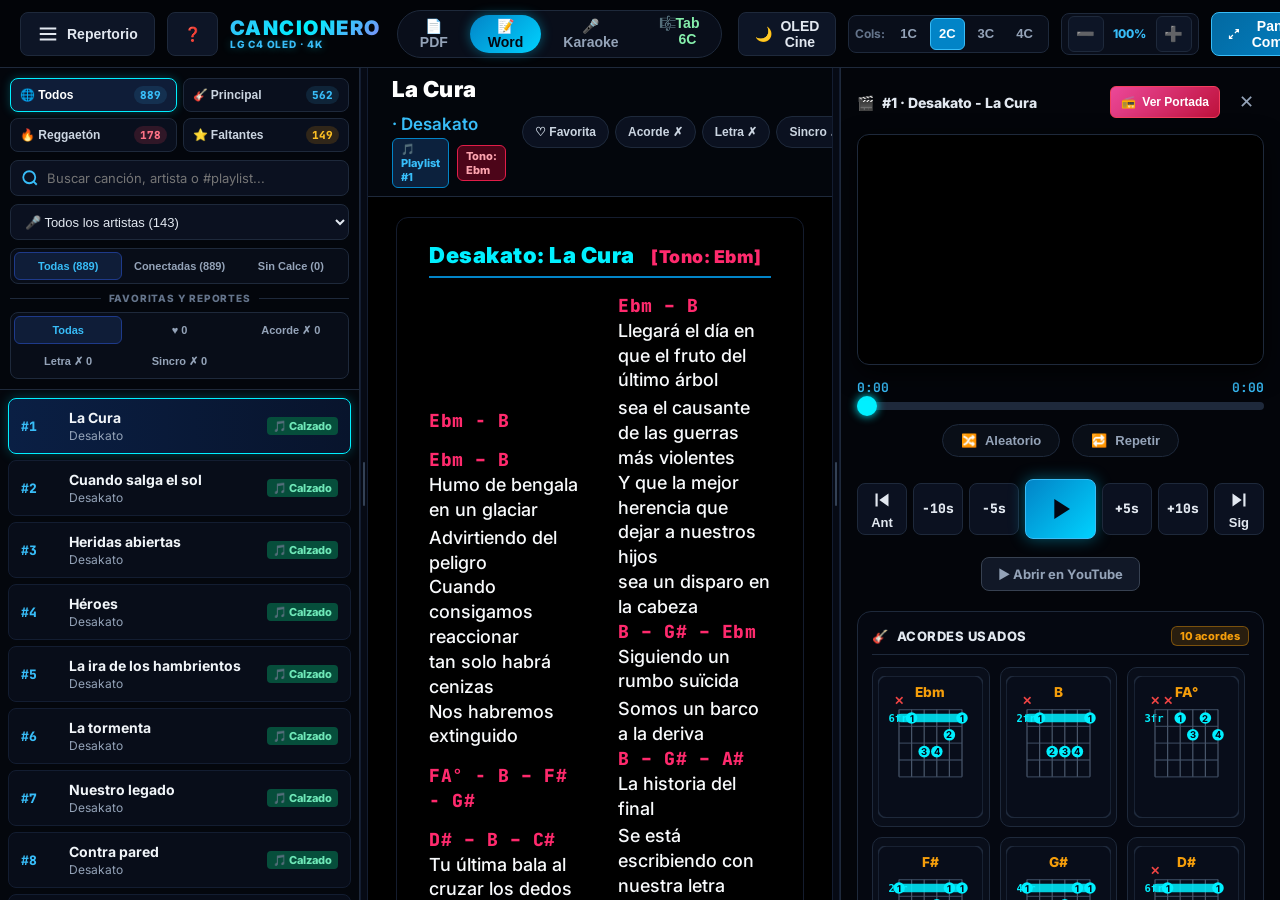
==== commit ee8d5fe3: "Actualizacion Cancionero TV 2026-11-26 14:58" ====
--- a/tv.html
+++ b/tv.html
@@ -12,7 +12,7 @@
   <link rel="preconnect" href="https://fonts.googleapis.com">
   <link rel="preconnect" href="https://fonts.gstatic.com" crossorigin>
   <link href="https://fonts.googleapis.com/css2?family=Inter:wght@400;500;600;700;800;900&family=JetBrains+Mono:wght@500;700&display=swap" rel="stylesheet">
-  <link rel="stylesheet" href="tv.css?v=2.6.0">
+  <link rel="stylesheet" href="tv.css?v=2.7.0">
 </head>
 <body class="theme-oled-dark layout-split">
   <div id="tv-app" class="tv-app-container">
@@ -40,6 +40,7 @@
           <button id="tv-mode-pdf" class="tv-pill-btn" role="tab" title="Hoja PDF original (Tecla 1)" tabindex="0">📄 PDF</button>
           <button id="tv-mode-word" class="tv-pill-btn active" role="tab" title="Hoja Word continua con acordes resaltados (Tecla 2)" tabindex="0">📝 Word</button>
           <button id="tv-mode-karaoke" class="tv-pill-btn tv-pill-karaoke" role="tab" title="Modo Karaoke sincronizado en pantalla gigante (Tecla 3)" tabindex="0">🎤 Karaoke</button>
+          <button id="btn-toggle-score-panel" class="tv-pill-btn tv-pill-score" type="button" style="display:none;" title="Ver u ocultar Tabs / Partitura sincronizada en paralelo (Tecla T)" tabindex="0">🎼 <span id="score-pill-label">Tabs</span></button>
         </div>
       </div>
 
@@ -212,6 +213,28 @@
             </div>
           </div>
         </div>
+
+        <!-- 2.2.1 TIRA HORIZONTAL DE TABS / PARTITURA 6 CUERDAS EN PARALELO (SINCRONIZADA 1:1) -->
+        <section id="score-split-panel" class="score-split-panel" style="display:none;" aria-label="Tabs y Partitura en paralelo">
+          <div class="score-panel-toolbar">
+            <div class="score-tb-left">
+              <span id="score-source-badge" class="score-source-badge">🎼 Tabs 1L</span>
+              <span id="score-bar-readout" class="score-bar-readout">C.1 · 0:00</span>
+              <select id="score-track-select" class="score-track-select" style="display:none;" title="Cambiar pista de instrumento" tabindex="0"></select>
+            </div>
+            <div class="score-tb-actions">
+              <button type="button" id="btn-score-chart-toggle" class="score-tb-btn" style="display:none;" title="Alternar entre Acordes 1:1 y Riff Tablatura" tabindex="0">Riff</button>
+              <button type="button" id="btn-score-stave" class="score-tb-btn" title="Alternar Solo Tablatura (6 cuerdas) o Pentagrama + Tab" tabindex="0">Tab</button>
+              <button type="button" id="btn-score-size" class="score-tb-btn" title="Alto de tira (1L / M / L)" tabindex="0">1L</button>
+              <button type="button" id="btn-score-songsterr" class="score-tb-btn score-tb-songsterr" style="display:none;" title="Abrir tablatura en Songsterr" tabindex="0">🌐 Songsterr</button>
+              <button type="button" id="btn-score-hide" class="score-tb-btn score-tb-close" title="Ocultar tira de Tabs" tabindex="0">✕</button>
+            </div>
+          </div>
+          <div id="score-status-banner" class="score-status-banner" style="display:none;"></div>
+          <div id="score-scroll-container" class="score-scroll-container">
+            <div id="alphatab-surface" class="alphatab-surface"></div>
+          </div>
+        </section>
       </section>
 
       <!-- Separador Ajustable Derecho (Panel de Reproducción y Acordes) -->
@@ -436,15 +459,19 @@
   <script src="reggaeton_db.js?v=3.6.0"></script>
   <script src="faltantes_db.js?v=3.6.0"></script>
   <script src="karaoke_db.js?v=5.2.0"></script>
+  <script src="songsterr_db.js?v=3.6.0"></script>
   <script src="jszip.min.js"></script>
   <script src="pdf.min.js?v=2.16.105"></script>
+  <script src="libs/alphatab/alphaTab.min.js?v=3.6.0"></script>
   <script src="libs/tv-nosleep.min.js"></script>
   <script src="libs/tv-keepawake-media.js"></script>
   <script src="libs/tv-qrcode.js"></script>
   <!-- Motor Unificado de Sincronización Karaoke v4.2 (Palabra por palabra + Anticipación -0.50s) -->
   <script src="karaokeTapCalibrator.js?v=4.2.0"></script>
+  <!-- Motor de Tabs / Partitura Horizontal 6 Cuerdas (AlphaTab + Songsterr) -->
+  <script src="scoreSplitEngine.js?v=3.6.0"></script>
   <!-- Lógica y Controlador TV Universal Smart TV (LG, Samsung, Android, Sony, Hisense) -->
-  <script src="tv.js?v=2.6.0"></script>
+  <script src="tv.js?v=2.7.0"></script>
   <!-- YouTube IFrame API -->
   <script src="https://www.youtube.com/iframe_api" async defer></script>
 </body>
--- a/tv.css
+++ b/tv.css
@@ -2428,3 +2428,190 @@
   color: #ffffff;
   box-shadow: 0 0 10px rgba(16, 185, 129, 0.35);
 }
+
+
+/* ==============================================================
+   14. TIRA HORIZONTAL DE TABS / PARTITURA 6 CUERDAS (ALPHATAB + SONGSTERR)
+   ============================================================== */
+.tv-pill-score {
+  border-color: rgba(34, 197, 94, 0.45) !important;
+  color: #86efac !important;
+}
+
+.tv-pill-score.active {
+  background: linear-gradient(135deg, #15803d 0%, #059669 100%) !important;
+  border-color: #22c55e !important;
+  color: #ffffff !important;
+  box-shadow: 0 0 14px rgba(34, 197, 94, 0.45);
+}
+
+.score-split-panel {
+  width: 100%;
+  height: 168px;
+  min-height: 140px;
+  max-height: 280px;
+  display: flex;
+  flex-direction: column;
+  flex-shrink: 0;
+  background: #141821;
+  border-top: 2px solid #22c55e;
+  box-shadow: 0 -6px 24px rgba(0, 0, 0, 0.75);
+  z-index: 35;
+}
+
+.score-panel-toolbar {
+  display: flex;
+  align-items: center;
+  justify-content: space-between;
+  gap: 8px;
+  background: #0b0f18;
+  padding: 5px 12px;
+  min-height: 32px;
+  border-bottom: 1px solid rgba(148, 163, 184, 0.2);
+  flex-shrink: 0;
+}
+
+body.tv-header-hidden .score-panel-toolbar {
+  height: 0 !important;
+  min-height: 0 !important;
+  padding: 0 !important;
+  border: none !important;
+  overflow: hidden !important;
+  opacity: 0 !important;
+}
+
+.score-tb-left,
+.score-tb-actions {
+  display: flex;
+  align-items: center;
+  gap: 6px;
+  min-width: 0;
+}
+
+.score-source-badge {
+  font-size: 11px;
+  font-weight: 800;
+  color: #86efac;
+  background: rgba(34, 197, 94, 0.14);
+  border: 1px solid rgba(34, 197, 94, 0.4);
+  border-radius: 6px;
+  padding: 2px 8px;
+  white-space: nowrap;
+}
+
+.score-bar-readout {
+  font-family: var(--tv-mono);
+  font-size: 12px;
+  font-weight: 700;
+  color: #38bdf8;
+  padding: 2px 8px;
+  background: rgba(56, 189, 248, 0.1);
+  border-radius: 6px;
+  white-space: nowrap;
+}
+
+.score-track-select {
+  height: 26px;
+  max-width: 220px;
+  background: #0f172a;
+  color: #e2e8f0;
+  border: 1px solid #334155;
+  border-radius: 6px;
+  font-size: 12px;
+  padding: 0 8px;
+  outline: none;
+}
+
+.score-tb-btn {
+  height: 26px;
+  padding: 0 10px;
+  border-radius: 6px;
+  border: 1px solid #334155;
+  background: #0f172a;
+  color: #cbd5e1;
+  font-size: 11.5px;
+  font-weight: 700;
+  cursor: pointer;
+  white-space: nowrap;
+  transition: all 0.15s ease;
+}
+
+.score-tb-btn:hover,
+.score-tb-btn:focus {
+  border-color: #22c55e;
+  color: #ffffff;
+  outline: none;
+}
+
+.score-tb-songsterr {
+  background: #0f1d38;
+  border-color: #0284c7;
+  color: #7dd3fc;
+}
+
+.score-tb-close {
+  color: #fda4af;
+  border-color: rgba(244, 63, 94, 0.4);
+}
+
+.score-status-banner {
+  padding: 4px 12px;
+  font-size: 12px;
+  color: #93c5fd;
+  background: #0f172a;
+  border-bottom: 1px solid #1e293b;
+}
+
+.score-scroll-container {
+  flex: 1;
+  overflow-x: auto;
+  overflow-y: hidden;
+  position: relative;
+  background: #141821;
+}
+
+.score-scroll-container::-webkit-scrollbar {
+  height: 6px;
+}
+
+.score-scroll-container::-webkit-scrollbar-thumb {
+  background: #334155;
+  border-radius: 3px;
+}
+
+.alphatab-surface {
+  display: inline-block;
+  min-width: 100%;
+  min-height: 100%;
+  position: relative;
+  background: #141821;
+  padding-bottom: 2px;
+  cursor: pointer;
+}
+
+.score-live-playhead {
+  position: absolute;
+  top: 0;
+  left: 0;
+  width: 3px;
+  height: 92px;
+  background: #22c55e;
+  box-shadow: 0 0 12px rgba(34, 197, 94, 0.95), 0 0 3px #86efac;
+  border-radius: 2px;
+  pointer-events: none;
+  z-index: 20;
+  will-change: transform;
+}
+
+.score-live-beat-hl {
+  position: absolute;
+  top: 0;
+  left: 0;
+  width: 22px;
+  height: 86px;
+  background: rgba(34, 197, 94, 0.16);
+  border-radius: 4px;
+  pointer-events: none;
+  z-index: 15;
+  will-change: transform;
+}
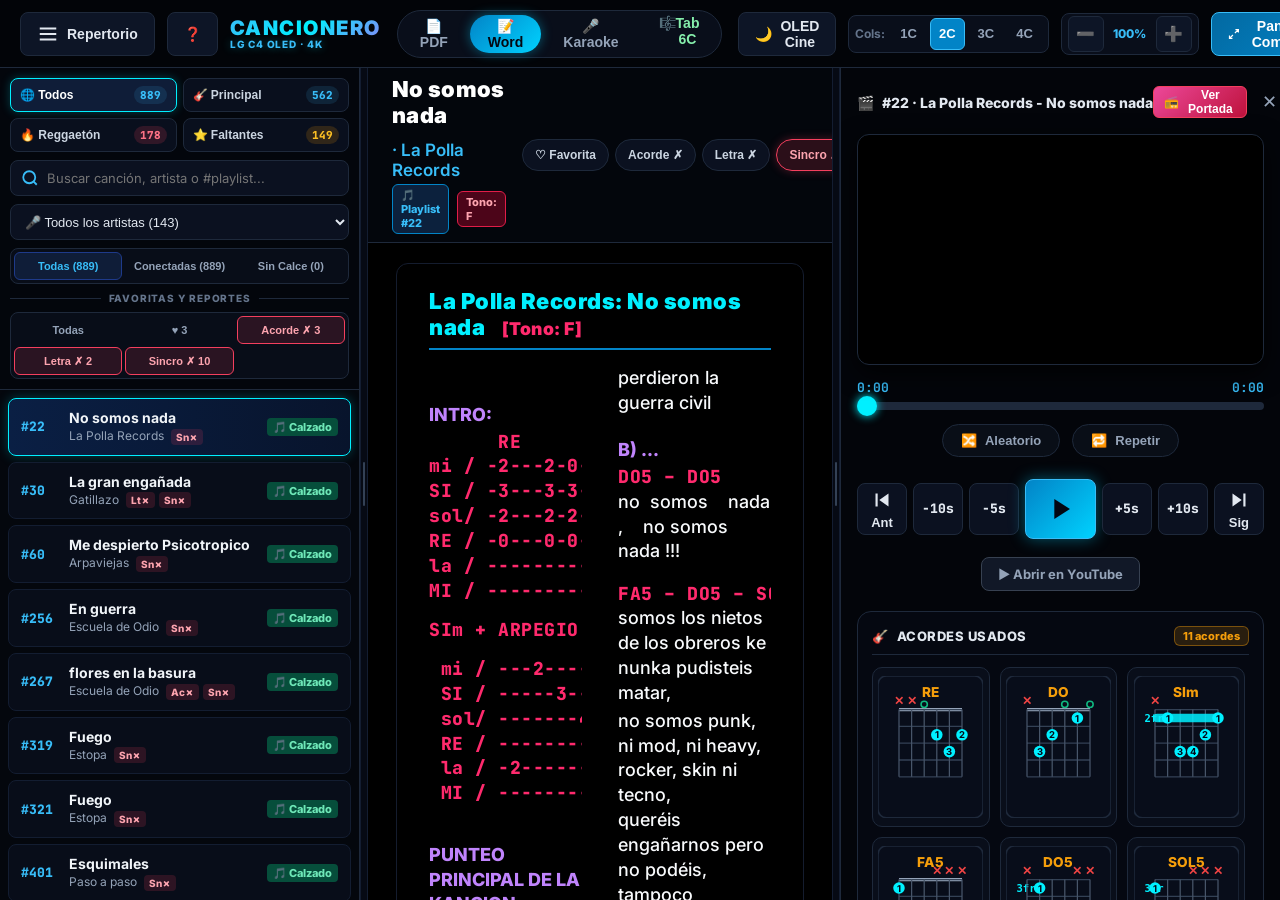
==== commit c3968897: "Actualizacion Cancionero TV 2026-11-27 16:53" ====
--- a/tv.html
+++ b/tv.html
@@ -12,7 +12,7 @@
   <link rel="preconnect" href="https://fonts.googleapis.com">
   <link rel="preconnect" href="https://fonts.gstatic.com" crossorigin>
   <link href="https://fonts.googleapis.com/css2?family=Inter:wght@400;500;600;700;800;900&family=JetBrains+Mono:wght@500;700&display=swap" rel="stylesheet">
-  <link rel="stylesheet" href="tv.css?v=2.7.0">
+  <link rel="stylesheet" href="tv.css?v=4.0.0">
 </head>
 <body class="theme-oled-dark layout-split">
   <div id="tv-app" class="tv-app-container">
@@ -454,24 +454,24 @@
   </div>
 
   <!-- BUNDLES DE DATOS IDÉNTICOS AL CANCIONERO MÓVIL (SSOT) -->
-  <script src="cancionero_db.js?v=3.6.0"></script>
-  <script src="playlist_db.js?v=3.2.1"></script>
-  <script src="reggaeton_db.js?v=3.6.0"></script>
-  <script src="faltantes_db.js?v=3.6.0"></script>
-  <script src="karaoke_db.js?v=5.2.0"></script>
-  <script src="songsterr_db.js?v=3.6.0"></script>
+  <script src="cancionero_db.js?v=4.0.0"></script>
+  <script src="playlist_db.js?v=4.0.0"></script>
+  <script src="reggaeton_db.js?v=4.0.0"></script>
+  <script src="faltantes_db.js?v=4.0.0"></script>
+  <script src="karaoke_db.js?v=4.0.0"></script>
+  <script src="songsterr_db.js?v=4.0.0"></script>
   <script src="jszip.min.js"></script>
   <script src="pdf.min.js?v=2.16.105"></script>
-  <script src="libs/alphatab/alphaTab.min.js?v=3.6.0"></script>
+  <script src="libs/alphatab/alphaTab.min.js?v=4.0.0"></script>
   <script src="libs/tv-nosleep.min.js"></script>
   <script src="libs/tv-keepawake-media.js"></script>
   <script src="libs/tv-qrcode.js"></script>
-  <!-- Motor Unificado de Sincronización Karaoke v4.2 (Palabra por palabra + Anticipación -0.50s) -->
-  <script src="karaokeTapCalibrator.js?v=4.2.0"></script>
+  <!-- Motor Unificado de Sincronización Karaoke v4.0 (Palabra por palabra + Anticipación -0.50s) -->
+  <script src="karaokeTapCalibrator.js?v=4.0.0"></script>
   <!-- Motor de Tabs / Partitura Horizontal 6 Cuerdas (AlphaTab + Songsterr) -->
-  <script src="scoreSplitEngine.js?v=3.6.0"></script>
+  <script src="scoreSplitEngine.js?v=4.0.0"></script>
   <!-- Lógica y Controlador TV Universal Smart TV (LG, Samsung, Android, Sony, Hisense) -->
-  <script src="tv.js?v=2.7.0"></script>
+  <script src="tv.js?v=4.0.0"></script>
   <!-- YouTube IFrame API -->
   <script src="https://www.youtube.com/iframe_api" async defer></script>
 </body>
--- a/tv.css
+++ b/tv.css
@@ -1091,6 +1091,19 @@
   font-size: 1.0em;
 }
 
+.word-line.chord-line {
+  white-space: pre !important;
+  word-break: normal !important;
+  overflow-x: auto;
+  scrollbar-width: none;
+  max-width: 100%;
+  display: block;
+}
+
+.word-line.chord-line::-webkit-scrollbar {
+  display: none;
+}
+
 .word-line.empty-line {
   height: 0.8em;
 }
@@ -2030,7 +2043,15 @@
   margin-bottom: -4px;
   padding-left: 14px;
   letter-spacing: 0.04em;
+  white-space: pre;
+  overflow-x: auto;
+  scrollbar-width: none;
+  max-width: 100%;
   transition: color 0.2s ease, transform 0.2s ease;
+}
+
+.karaoke-chord-row::-webkit-scrollbar {
+  display: none;
 }
 
 .karaoke-chord-row.karaoke-chord-active {
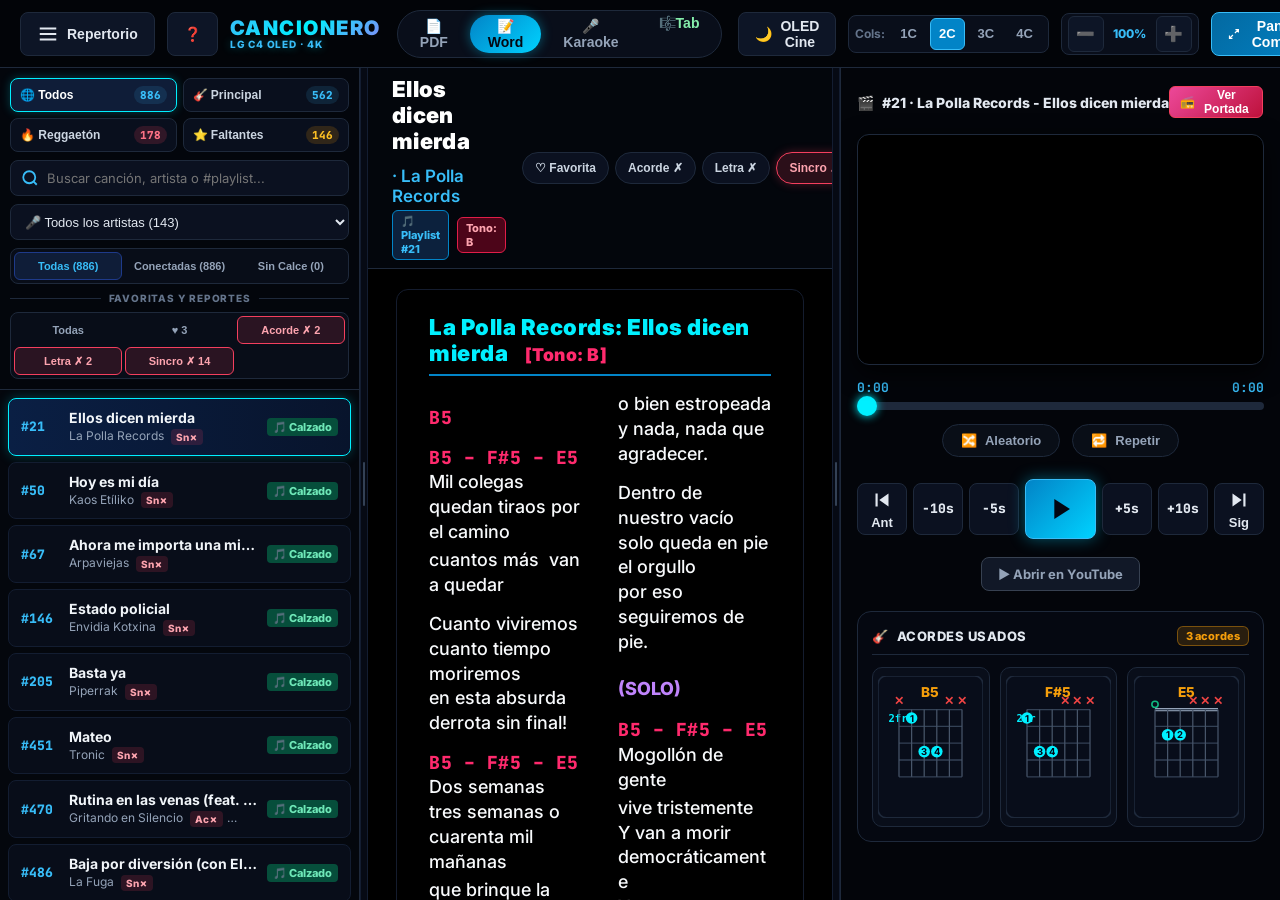
==== commit d55773ef: "Actualizacion Cancionero TV 2026-11-27 19:24" ====
--- a/tv.html
+++ b/tv.html
@@ -12,7 +12,7 @@
   <link rel="preconnect" href="https://fonts.googleapis.com">
   <link rel="preconnect" href="https://fonts.gstatic.com" crossorigin>
   <link href="https://fonts.googleapis.com/css2?family=Inter:wght@400;500;600;700;800;900&family=JetBrains+Mono:wght@500;700&display=swap" rel="stylesheet">
-  <link rel="stylesheet" href="tv.css?v=4.0.0">
+  <link rel="stylesheet" href="tv.css?v=4.1.0">
 </head>
 <body class="theme-oled-dark layout-split">
   <div id="tv-app" class="tv-app-container">
@@ -218,14 +218,14 @@
         <section id="score-split-panel" class="score-split-panel" style="display:none;" aria-label="Tabs y Partitura en paralelo">
           <div class="score-panel-toolbar">
             <div class="score-tb-left">
-              <span id="score-source-badge" class="score-source-badge">🎼 Tabs 1L</span>
+              <span id="score-source-badge" class="score-source-badge">🎸 Tab</span>
               <span id="score-bar-readout" class="score-bar-readout">C.1 · 0:00</span>
+              <button type="button" id="btn-score-track-cycle" class="score-tb-btn score-tb-inst" style="display:none;" title="Cambiar tab de otro instrumento" tabindex="0">🎸 Inst 1/2</button>
               <select id="score-track-select" class="score-track-select" style="display:none;" title="Cambiar pista de instrumento" tabindex="0"></select>
             </div>
             <div class="score-tb-actions">
               <button type="button" id="btn-score-chart-toggle" class="score-tb-btn" style="display:none;" title="Alternar entre Acordes 1:1 y Riff Tablatura" tabindex="0">Riff</button>
               <button type="button" id="btn-score-stave" class="score-tb-btn" title="Alternar Solo Tablatura (6 cuerdas) o Pentagrama + Tab" tabindex="0">Tab</button>
-              <button type="button" id="btn-score-size" class="score-tb-btn" title="Alto de tira (1L / M / L)" tabindex="0">1L</button>
               <button type="button" id="btn-score-songsterr" class="score-tb-btn score-tb-songsterr" style="display:none;" title="Abrir tablatura en Songsterr" tabindex="0">🌐 Songsterr</button>
               <button type="button" id="btn-score-hide" class="score-tb-btn score-tb-close" title="Ocultar tira de Tabs" tabindex="0">✕</button>
             </div>
@@ -454,24 +454,24 @@
   </div>
 
   <!-- BUNDLES DE DATOS IDÉNTICOS AL CANCIONERO MÓVIL (SSOT) -->
-  <script src="cancionero_db.js?v=4.0.0"></script>
-  <script src="playlist_db.js?v=4.0.0"></script>
-  <script src="reggaeton_db.js?v=4.0.0"></script>
-  <script src="faltantes_db.js?v=4.0.0"></script>
-  <script src="karaoke_db.js?v=4.0.0"></script>
-  <script src="songsterr_db.js?v=4.0.0"></script>
+  <script src="cancionero_db.js?v=4.1.0"></script>
+  <script src="playlist_db.js?v=4.1.0"></script>
+  <script src="reggaeton_db.js?v=4.1.0"></script>
+  <script src="faltantes_db.js?v=4.1.0"></script>
+  <script src="karaoke_db.js?v=4.1.0"></script>
+  <script src="songsterr_db.js?v=4.1.0"></script>
   <script src="jszip.min.js"></script>
   <script src="pdf.min.js?v=2.16.105"></script>
-  <script src="libs/alphatab/alphaTab.min.js?v=4.0.0"></script>
+  <script src="libs/alphatab/alphaTab.min.js?v=4.1.0"></script>
   <script src="libs/tv-nosleep.min.js"></script>
   <script src="libs/tv-keepawake-media.js"></script>
   <script src="libs/tv-qrcode.js"></script>
   <!-- Motor Unificado de Sincronización Karaoke v4.0 (Palabra por palabra + Anticipación -0.50s) -->
-  <script src="karaokeTapCalibrator.js?v=4.0.0"></script>
+  <script src="karaokeTapCalibrator.js?v=4.1.0"></script>
   <!-- Motor de Tabs / Partitura Horizontal 6 Cuerdas (AlphaTab + Songsterr) -->
-  <script src="scoreSplitEngine.js?v=4.0.0"></script>
+  <script src="scoreSplitEngine.js?v=4.1.0"></script>
   <!-- Lógica y Controlador TV Universal Smart TV (LG, Samsung, Android, Sony, Hisense) -->
-  <script src="tv.js?v=4.0.0"></script>
+  <script src="tv.js?v=4.1.0"></script>
   <!-- YouTube IFrame API -->
   <script src="https://www.youtube.com/iframe_api" async defer></script>
 </body>
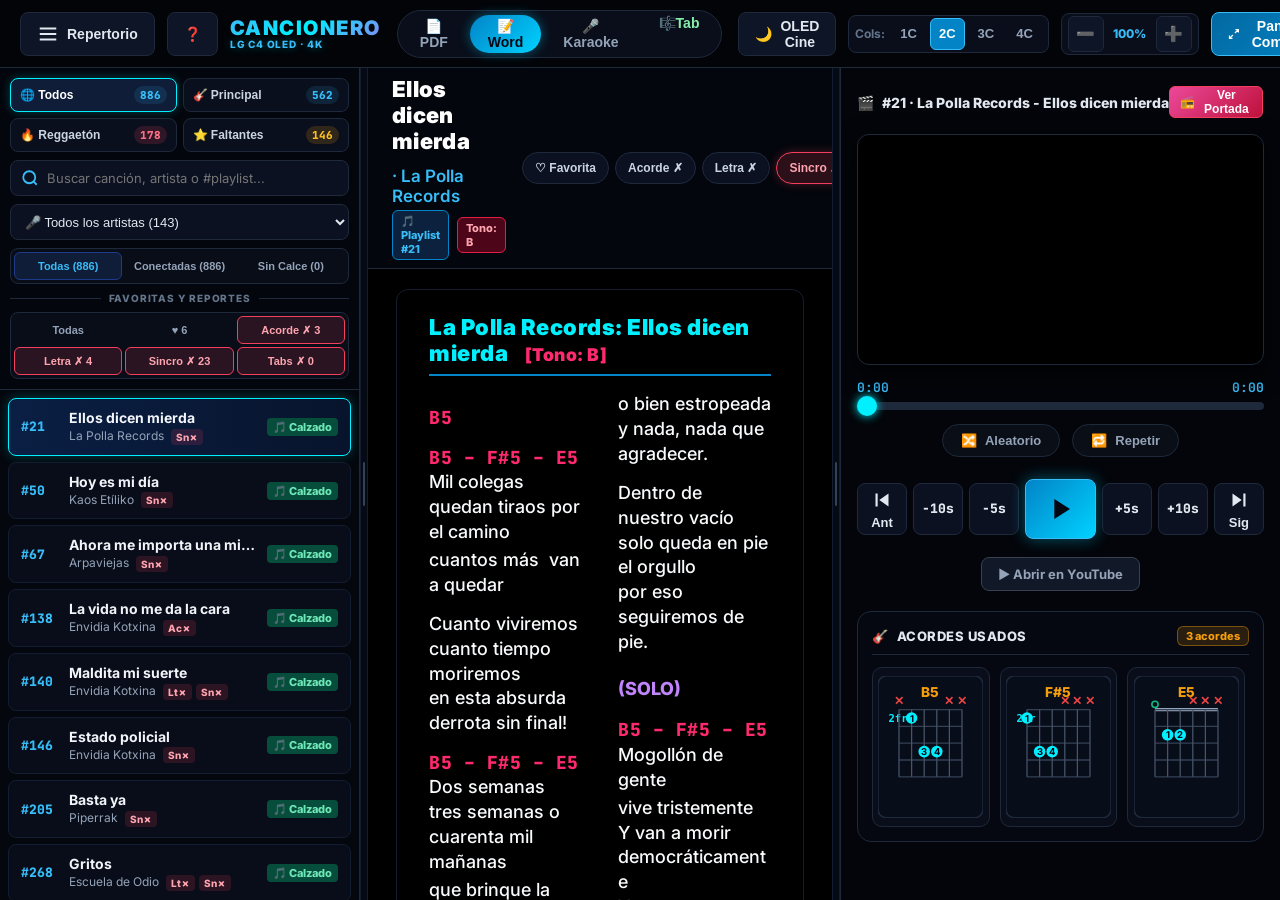
==== commit 410b7d6e: "Actualizacion Cancionero TV 2026-11-27 21:35" ====
--- a/tv.html
+++ b/tv.html
@@ -142,6 +142,7 @@
             <button class="tv-mark-filter-btn tv-mf-err" type="button" data-mark-filter="badChord" tabindex="0" title="Canciones con acordes con error">Acorde ✗ <span id="count-mark-bad-chord">0</span></button>
             <button class="tv-mark-filter-btn tv-mf-err" type="button" data-mark-filter="badLyric" tabindex="0" title="Canciones con letra con error">Letra ✗ <span id="count-mark-bad-lyric">0</span></button>
             <button class="tv-mark-filter-btn tv-mf-err" type="button" data-mark-filter="badSync" tabindex="0" title="Canciones con sincronización mala">Sincro ✗ <span id="count-mark-bad-sync">0</span></button>
+            <button class="tv-mark-filter-btn tv-mf-err" type="button" data-mark-filter="badTab" tabindex="0" title="Canciones con tabs malas">Tabs ✗ <span id="count-mark-bad-tab">0</span></button>
           </div>
         </div>
 
@@ -181,12 +182,13 @@
             <button id="btn-tv-lang-es" class="tv-lang-btn" type="button" title="Ver versión traducida al español (Tecla L)" tabindex="0">🇪🇸 Español</button>
           </div>
 
-          <!-- Marcas rápidas de la canción actual: Favorita + Error Acordes + Error Letra + Error Sincro -->
+          <!-- Marcas rápidas de la canción actual: Favorita + Error Acordes + Error Letra + Error Sincro + Error Tabs -->
           <div class="tv-song-marks-bar">
             <button id="btn-tv-mark-fav" class="tv-mark-btn tv-mark-fav" type="button" title="Marcar o quitar de Favoritas" tabindex="0">♡ Favorita</button>
             <button id="btn-tv-mark-bad-chord" class="tv-mark-btn tv-mark-err" type="button" title="Reportar error en los acordes" tabindex="0">Acorde ✗</button>
             <button id="btn-tv-mark-bad-lyric" class="tv-mark-btn tv-mark-err" type="button" title="Reportar error en la letra" tabindex="0">Letra ✗</button>
             <button id="btn-tv-mark-bad-sync" class="tv-mark-btn tv-mark-err" type="button" title="Reportar error de sincronización" tabindex="0">Sincro ✗</button>
+            <button id="btn-tv-mark-bad-tab" class="tv-mark-btn tv-mark-err" type="button" title="Reportar error en la tablatura" tabindex="0">Tabs ✗</button>
           </div>
 
           <!-- Paginador Flotante (Exclusivo para modo PDF; en Word es continuo sin páginas) -->
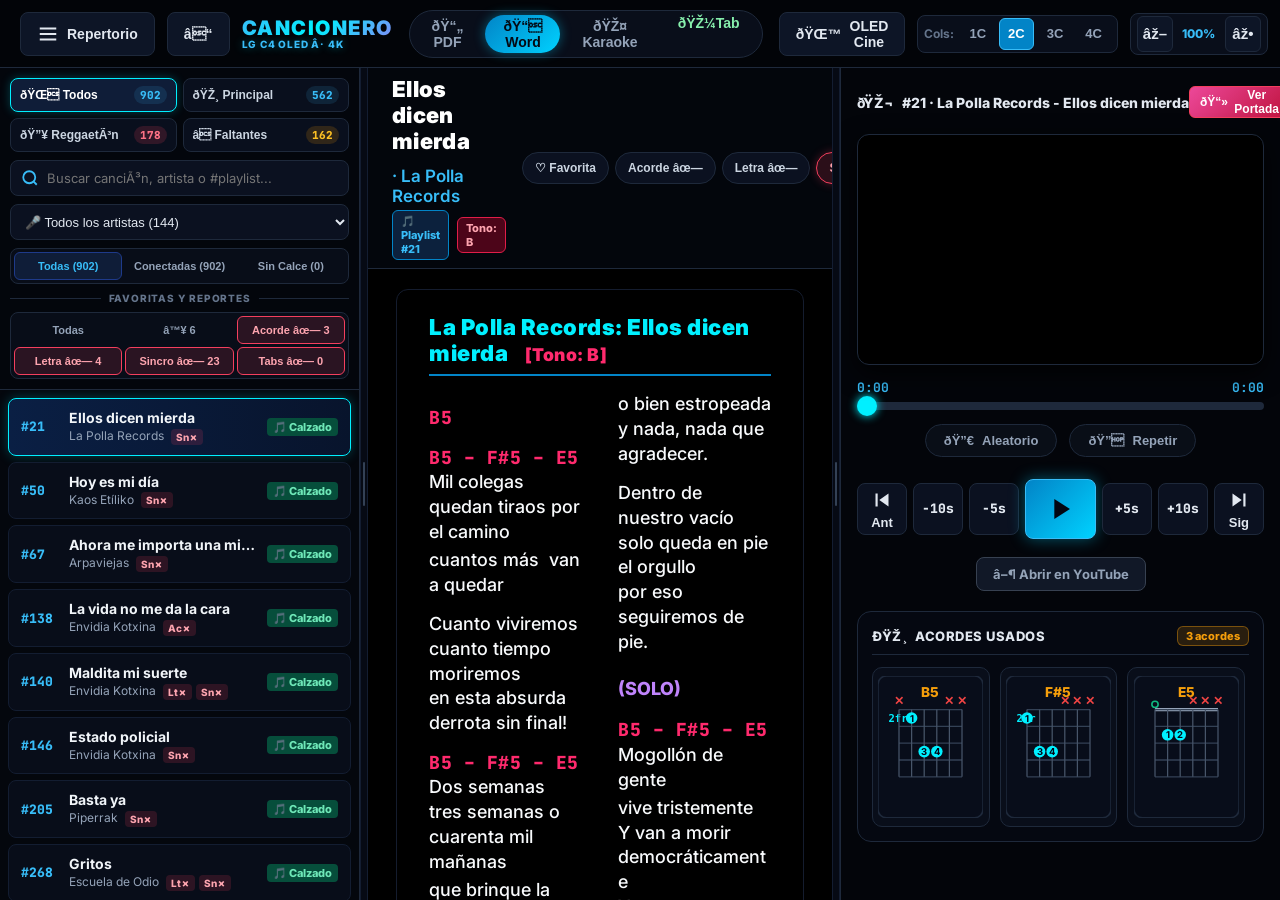
==== commit 99e7bfed: "Actualizacion Cancionero TV 2026-11-27 22:18" ====
--- a/tv.html
+++ b/tv.html
@@ -1,4 +1,4 @@
-<!DOCTYPE html>
+﻿<!DOCTYPE html>
 <html lang="es">
 <head>
   <meta charset="UTF-8">
@@ -6,7 +6,7 @@
   <meta name="theme-color" content="#000000">
   <meta name="apple-mobile-web-app-capable" content="yes">
   <meta name="apple-mobile-web-app-status-bar-style" content="black">
-  <title>Cancionero — LG C4 OLED TV Edition</title>
+  <title>Cancionero â€” LG C4 OLED TV Edition</title>
   
   <link rel="icon" type="image/svg+xml" href="icon.svg">
   <link rel="preconnect" href="https://fonts.googleapis.com">
@@ -26,33 +26,33 @@
         </button>
         <!-- Ayuda Control Remoto antes de Cancionero -->
         <button id="btn-remote-help" class="tv-btn tv-btn-help" title="Ver atajos del control Magic Remote LG" tabindex="0">
-          <span>❓</span>
+          <span>â“</span>
         </button>
         <div class="tv-brand">
           <span class="tv-brand-title">CANCIONERO</span>
-          <span class="tv-brand-badge">LG C4 OLED · 4K</span>
-        </div>
-      </div>
-
-      <!-- Selector de Modos de Visualización (PDF | Word | Karaoke) -->
+          <span class="tv-brand-badge">LG C4 OLED Â· 4K</span>
+        </div>
+      </div>
+
+      <!-- Selector de Modos de VisualizaciÃ³n (PDF | Word | Karaoke) -->
       <div class="tv-header-center">
         <div class="tv-pill-group" role="tablist">
-          <button id="tv-mode-pdf" class="tv-pill-btn" role="tab" title="Hoja PDF original (Tecla 1)" tabindex="0">📄 PDF</button>
-          <button id="tv-mode-word" class="tv-pill-btn active" role="tab" title="Hoja Word continua con acordes resaltados (Tecla 2)" tabindex="0">📝 Word</button>
-          <button id="tv-mode-karaoke" class="tv-pill-btn tv-pill-karaoke" role="tab" title="Modo Karaoke sincronizado en pantalla gigante (Tecla 3)" tabindex="0">🎤 Karaoke</button>
-          <button id="btn-toggle-score-panel" class="tv-pill-btn tv-pill-score" type="button" style="display:none;" title="Ver u ocultar Tabs / Partitura sincronizada en paralelo (Tecla T)" tabindex="0">🎼 <span id="score-pill-label">Tabs</span></button>
+          <button id="tv-mode-pdf" class="tv-pill-btn" role="tab" title="Hoja PDF original (Tecla 1)" tabindex="0">ðŸ“„ PDF</button>
+          <button id="tv-mode-word" class="tv-pill-btn active" role="tab" title="Hoja Word continua con acordes resaltados (Tecla 2)" tabindex="0">ðŸ“ Word</button>
+          <button id="tv-mode-karaoke" class="tv-pill-btn tv-pill-karaoke" role="tab" title="Modo Karaoke sincronizado en pantalla gigante (Tecla 3)" tabindex="0">ðŸŽ¤ Karaoke</button>
+          <button id="btn-toggle-score-panel" class="tv-pill-btn tv-pill-score" type="button" style="display:none;" title="Ver u ocultar Tabs / Partitura sincronizada en paralelo (Tecla T)" tabindex="0">ðŸŽ¼ <span id="score-pill-label">Tabs</span></button>
         </div>
       </div>
 
       <div class="tv-header-right">
         <!-- Selector de Tema de Hoja: OLED Negro Puro vs Papel Blanco -->
         <button id="btn-toggle-theme" class="tv-btn tv-btn-toggle" title="Alternar entre OLED Negro y Papel Blanco (Tecla O)" tabindex="0">
-          <span id="theme-icon">🌙</span>
+          <span id="theme-icon">ðŸŒ™</span>
           <span id="theme-label" class="btn-text">OLED Cine</span>
         </button>
 
         <!-- Selector de Columnas en Modo Word (1C, 2C, 3C, 4C) -->
-        <div id="tv-cols-selector" class="tv-cols-group" title="Número de columnas para aprovechar la pantalla ancha 16:9">
+        <div id="tv-cols-selector" class="tv-cols-group" title="NÃºmero de columnas para aprovechar la pantalla ancha 16:9">
           <span class="cols-title">Cols:</span>
           <button type="button" class="tv-col-btn" data-cols="1" tabindex="0">1C</button>
           <button type="button" class="tv-col-btn active" data-cols="2" tabindex="0">2C</button>
@@ -62,9 +62,9 @@
 
         <!-- Zoom TV -->
         <div class="tv-zoom-group">
-          <button id="btn-zoom-out" class="tv-btn-sm" title="Reducir tamaño de letra" tabindex="0">➖</button>
+          <button id="btn-zoom-out" class="tv-btn-sm" title="Reducir tamaÃ±o de letra" tabindex="0">âž–</button>
           <span id="tv-zoom-badge" class="tv-zoom-badge">100%</span>
-          <button id="btn-zoom-in" class="tv-btn-sm" title="Aumentar tamaño de letra" tabindex="0">➕</button>
+          <button id="btn-zoom-in" class="tv-btn-sm" title="Aumentar tamaÃ±o de letra" tabindex="0">âž•</button>
         </div>
 
         <!-- Pantalla Completa TV -->
@@ -73,16 +73,16 @@
           <span class="btn-text">Pantalla Completa</span>
         </button>
 
-        <!-- Botón Compartir Registro de Fallas y Favoritas (sin contador numérico ni edición) -->
+        <!-- BotÃ³n Compartir Registro de Fallas y Favoritas (sin contador numÃ©rico ni ediciÃ³n) -->
         <button id="btn-tv-share-marks" class="tv-btn tv-btn-share" title="Compartir registro de fallas y favoritas" tabindex="0">
-          <span>📤</span>
+          <span>ðŸ“¤</span>
           <span class="btn-text">Compartir</span>
         </button>
 
-        <!-- Botón Reproducción / Acordes en esquina superior derecha -->
-        <button id="btn-toggle-layout" class="tv-btn tv-btn-toggle tv-btn-player-toggle active" title="Mostrar u ocultar panel de Reproducción y Acordes sin detener la música" tabindex="0">
-          <span id="layout-icon">🎸</span>
-          <span id="layout-label" class="btn-text">Reproducción / Acordes</span>
+        <!-- BotÃ³n ReproducciÃ³n / Acordes en esquina superior derecha -->
+        <button id="btn-toggle-layout" class="tv-btn tv-btn-toggle tv-btn-player-toggle active" title="Mostrar u ocultar panel de ReproducciÃ³n y Acordes sin detener la mÃºsica" tabindex="0">
+          <span id="layout-icon">ðŸŽ¸</span>
+          <span id="layout-label" class="btn-text">ReproducciÃ³n / Acordes</span>
         </button>
       </div>
     </header>
@@ -93,41 +93,41 @@
       <!-- 2.1 PANEL LATERAL: REPERTORIO Y LISTA DE CANCIONES (REDIMENSIONABLE) -->
       <aside id="tv-sidebar" class="tv-sidebar">
         <div class="tv-sidebar-filters">
-          <!-- Selector de Cancionero en grilla simétrica 2x2 -->
+          <!-- Selector de Cancionero en grilla simÃ©trica 2x2 -->
           <div class="tv-book-switcher">
             <button id="tv-book-all" class="tv-book-btn active" data-book="all" tabindex="0">
-              <span class="book-name">🌐 Todos</span>
+              <span class="book-name">ðŸŒ Todos</span>
               <span class="book-count" id="tv-count-all">889</span>
             </button>
             <button id="tv-book-principal" class="tv-book-btn" data-book="principal" tabindex="0">
-              <span class="book-name">🎸 Principal</span>
+              <span class="book-name">ðŸŽ¸ Principal</span>
               <span class="book-count" id="tv-count-prin">562</span>
             </button>
             <button id="tv-book-reggaeton" class="tv-book-btn tv-book-reg" data-book="reggaeton" tabindex="0">
-              <span class="book-name">🔥 Reggaetón</span>
+              <span class="book-name">ðŸ”¥ ReggaetÃ³n</span>
               <span class="book-count" id="tv-count-reg">178</span>
             </button>
             <button id="tv-book-faltantes" class="tv-book-btn tv-book-fal" data-book="faltantes" tabindex="0">
-              <span class="book-name">⭐ Faltantes</span>
+              <span class="book-name">â­ Faltantes</span>
               <span class="book-count" id="tv-count-fal">149</span>
             </button>
           </div>
 
-          <!-- Caja de Búsqueda Rápida TV -->
+          <!-- Caja de BÃºsqueda RÃ¡pida TV -->
           <div class="tv-search-box">
             <svg viewBox="0 0 24 24" width="18" height="18" fill="none" stroke="#38bdf8" stroke-width="2.4"><circle cx="11" cy="11" r="8"/><path d="M21 21l-4.35-4.35"/></svg>
-            <input type="text" id="tv-search-input" placeholder="Buscar canción, artista o #playlist..." autocomplete="off" tabindex="0">
-            <button id="btn-tv-clear-search" class="tv-clear-btn" style="display:none;" tabindex="0">✕</button>
+            <input type="text" id="tv-search-input" placeholder="Buscar canciÃ³n, artista o #playlist..." autocomplete="off" tabindex="0">
+            <button id="btn-tv-clear-search" class="tv-clear-btn" style="display:none;" tabindex="0">âœ•</button>
           </div>
 
           <!-- Filtro por Artista -->
           <div class="tv-filter-row">
             <select id="tv-artist-select" class="tv-select" tabindex="0">
-              <option value="">🎤 Todos los artistas</option>
+              <option value="">ðŸŽ¤ Todos los artistas</option>
             </select>
           </div>
 
-          <!-- Tabs de Estado de Conexión -->
+          <!-- Tabs de Estado de ConexiÃ³n -->
           <div class="tv-filter-tabs">
             <button class="tv-filter-tab active" data-filter="all" tabindex="0">Todas (<span id="count-tab-all">0</span>)</button>
             <button class="tv-filter-tab" data-filter="matched" tabindex="0">Conectadas (<span id="count-tab-matched">0</span>)</button>
@@ -138,11 +138,11 @@
           <div class="tv-filter-divider"><span>Favoritas y Reportes</span></div>
           <div class="tv-mark-filters">
             <button class="tv-mark-filter-btn active" type="button" data-mark-filter="all" tabindex="0">Todas</button>
-            <button class="tv-mark-filter-btn tv-mf-fav" type="button" data-mark-filter="fav" tabindex="0">♥ <span id="count-mark-fav">0</span></button>
-            <button class="tv-mark-filter-btn tv-mf-err" type="button" data-mark-filter="badChord" tabindex="0" title="Canciones con acordes con error">Acorde ✗ <span id="count-mark-bad-chord">0</span></button>
-            <button class="tv-mark-filter-btn tv-mf-err" type="button" data-mark-filter="badLyric" tabindex="0" title="Canciones con letra con error">Letra ✗ <span id="count-mark-bad-lyric">0</span></button>
-            <button class="tv-mark-filter-btn tv-mf-err" type="button" data-mark-filter="badSync" tabindex="0" title="Canciones con sincronización mala">Sincro ✗ <span id="count-mark-bad-sync">0</span></button>
-            <button class="tv-mark-filter-btn tv-mf-err" type="button" data-mark-filter="badTab" tabindex="0" title="Canciones con tabs malas">Tabs ✗ <span id="count-mark-bad-tab">0</span></button>
+            <button class="tv-mark-filter-btn tv-mf-fav" type="button" data-mark-filter="fav" tabindex="0">â™¥ <span id="count-mark-fav">0</span></button>
+            <button class="tv-mark-filter-btn tv-mf-err" type="button" data-mark-filter="badChord" tabindex="0" title="Canciones con acordes con error">Acorde âœ— <span id="count-mark-bad-chord">0</span></button>
+            <button class="tv-mark-filter-btn tv-mf-err" type="button" data-mark-filter="badLyric" tabindex="0" title="Canciones con letra con error">Letra âœ— <span id="count-mark-bad-lyric">0</span></button>
+            <button class="tv-mark-filter-btn tv-mf-err" type="button" data-mark-filter="badSync" tabindex="0" title="Canciones con sincronizaciÃ³n mala">Sincro âœ— <span id="count-mark-bad-sync">0</span></button>
+            <button class="tv-mark-filter-btn tv-mf-err" type="button" data-mark-filter="badTab" tabindex="0" title="Canciones con tabs malas">Tabs âœ— <span id="count-mark-bad-tab">0</span></button>
           </div>
         </div>
 
@@ -153,49 +153,49 @@
       </aside>
 
       <!-- Separador Ajustable Izquierdo (Lista de canciones) -->
-      <div id="tv-resizer-left" class="tv-panel-resizer" role="separator" aria-orientation="vertical" aria-label="Ajustar ancho de la lista de canciones" title="Arrastra o usa flechas ◄/► para ajustar ancho de la lista (doble clic restablece)" tabindex="0">
+      <div id="tv-resizer-left" class="tv-panel-resizer" role="separator" aria-orientation="vertical" aria-label="Ajustar ancho de la lista de canciones" title="Arrastra o usa flechas â—„/â–º para ajustar ancho de la lista (doble clic restablece)" tabindex="0">
         <span class="resizer-grip"></span>
       </div>
 
-      <!-- 2.2 ESCENARIO CENTRAL: VISOR DE CANCIÓN (WORD / PDF / KARAOKE) -->
+      <!-- 2.2 ESCENARIO CENTRAL: VISOR DE CANCIÃ“N (WORD / PDF / KARAOKE) -->
       <section id="tv-stage" class="tv-stage">
         
-        <!-- Barra de Contexto de la Canción Actual -->
+        <!-- Barra de Contexto de la CanciÃ³n Actual -->
         <div class="tv-song-context-bar">
           <div class="tv-context-left">
             <div class="tv-song-title-row">
-              <span id="tv-song-title" class="tv-current-title">Selecciona una canción</span>
+              <span id="tv-song-title" class="tv-current-title">Selecciona una canciÃ³n</span>
               <span id="tv-song-artist" class="tv-current-artist"></span>
             </div>
             <div class="tv-meta-badges">
-              <span id="tv-badge-playlist" class="tv-badge tv-badge-pl">🎵 Playlist #—</span>
+              <span id="tv-badge-playlist" class="tv-badge tv-badge-pl">ðŸŽµ Playlist #â€”</span>
               <span id="tv-badge-tone" class="tv-badge tv-badge-tone" style="display:none;"></span>
               <span id="tv-badge-pages" class="tv-badge tv-badge-pages">Continuo</span>
-              <select id="tv-versions-select" class="tv-versions-select" style="display:none;" title="Cambiar versión de la playlist" tabindex="0">
+              <select id="tv-versions-select" class="tv-versions-select" style="display:none;" title="Cambiar versiÃ³n de la playlist" tabindex="0">
               </select>
             </div>
           </div>
 
-          <!-- Selector de Idioma (Visible solo en canciones con versión traducida al español) -->
-          <div id="tv-lang-toggle-group" class="tv-lang-segmented" style="display:none;" role="group" aria-label="Cambiar idioma de la canción">
-            <button id="btn-tv-lang-orig" class="tv-lang-btn active" type="button" title="Ver letra en idioma original (Tecla L)" tabindex="0">🌐 Original</button>
-            <button id="btn-tv-lang-es" class="tv-lang-btn" type="button" title="Ver versión traducida al español (Tecla L)" tabindex="0">🇪🇸 Español</button>
-          </div>
-
-          <!-- Marcas rápidas de la canción actual: Favorita + Error Acordes + Error Letra + Error Sincro + Error Tabs -->
+          <!-- Selector de Idioma (Visible solo en canciones con versiÃ³n traducida al espaÃ±ol) -->
+          <div id="tv-lang-toggle-group" class="tv-lang-segmented" style="display:none;" role="group" aria-label="Cambiar idioma de la canciÃ³n">
+            <button id="btn-tv-lang-orig" class="tv-lang-btn active" type="button" title="Ver letra en idioma original (Tecla L)" tabindex="0">ðŸŒ Original</button>
+            <button id="btn-tv-lang-es" class="tv-lang-btn" type="button" title="Ver versiÃ³n traducida al espaÃ±ol (Tecla L)" tabindex="0">ðŸ‡ªðŸ‡¸ EspaÃ±ol</button>
+          </div>
+
+          <!-- Marcas rÃ¡pidas de la canciÃ³n actual: Favorita + Error Acordes + Error Letra + Error Sincro + Error Tabs -->
           <div class="tv-song-marks-bar">
-            <button id="btn-tv-mark-fav" class="tv-mark-btn tv-mark-fav" type="button" title="Marcar o quitar de Favoritas" tabindex="0">♡ Favorita</button>
-            <button id="btn-tv-mark-bad-chord" class="tv-mark-btn tv-mark-err" type="button" title="Reportar error en los acordes" tabindex="0">Acorde ✗</button>
-            <button id="btn-tv-mark-bad-lyric" class="tv-mark-btn tv-mark-err" type="button" title="Reportar error en la letra" tabindex="0">Letra ✗</button>
-            <button id="btn-tv-mark-bad-sync" class="tv-mark-btn tv-mark-err" type="button" title="Reportar error de sincronización" tabindex="0">Sincro ✗</button>
-            <button id="btn-tv-mark-bad-tab" class="tv-mark-btn tv-mark-err" type="button" title="Reportar error en la tablatura" tabindex="0">Tabs ✗</button>
-          </div>
-
-          <!-- Paginador Flotante (Exclusivo para modo PDF; en Word es continuo sin páginas) -->
+            <button id="btn-tv-mark-fav" class="tv-mark-btn tv-mark-fav" type="button" title="Marcar o quitar de Favoritas" tabindex="0">â™¡ Favorita</button>
+            <button id="btn-tv-mark-bad-chord" class="tv-mark-btn tv-mark-err" type="button" title="Reportar error en los acordes" tabindex="0">Acorde âœ—</button>
+            <button id="btn-tv-mark-bad-lyric" class="tv-mark-btn tv-mark-err" type="button" title="Reportar error en la letra" tabindex="0">Letra âœ—</button>
+            <button id="btn-tv-mark-bad-sync" class="tv-mark-btn tv-mark-err" type="button" title="Reportar error de sincronizaciÃ³n" tabindex="0">Sincro âœ—</button>
+            <button id="btn-tv-mark-bad-tab" class="tv-mark-btn tv-mark-err" type="button" title="Reportar error en la tablatura" tabindex="0">Tabs âœ—</button>
+          </div>
+
+          <!-- Paginador Flotante (Exclusivo para modo PDF; en Word es continuo sin pÃ¡ginas) -->
           <div id="tv-page-nav" class="tv-page-nav" style="display:none;">
-            <button id="btn-tv-prev-page" class="tv-page-btn" tabindex="0">◀ Pág. Anterior</button>
-            <span id="tv-page-indicator" class="tv-page-indicator">Pág. 1</span>
-            <button id="btn-tv-next-page" class="tv-page-btn" tabindex="0">Pág. Siguiente ▶</button>
+            <button id="btn-tv-prev-page" class="tv-page-btn" tabindex="0">â—€ PÃ¡g. Anterior</button>
+            <span id="tv-page-indicator" class="tv-page-indicator">PÃ¡g. 1</span>
+            <button id="btn-tv-next-page" class="tv-page-btn" tabindex="0">PÃ¡g. Siguiente â–¶</button>
           </div>
         </div>
 
@@ -203,13 +203,13 @@
         <div id="tv-sheet-scroller" class="tv-sheet-scroller">
           <div id="tv-sheet-render-box" class="tv-sheet-render-box">
             <div class="tv-sheet-placeholder">
-              <div class="placeholder-icon">🎸</div>
+              <div class="placeholder-icon">ðŸŽ¸</div>
               <h2>Cancionero para LG C4 OLED</h2>
-              <p>Selecciona cualquier canción de la lista izquierda con tu control Magic Remote o pulsa <strong>OK</strong> para reproducir.</p>
+              <p>Selecciona cualquier canciÃ³n de la lista izquierda con tu control Magic Remote o pulsa <strong>OK</strong> para reproducir.</p>
               <div class="tv-hint-keys">
-                <span><strong>Flechas ◄ / ►:</strong> Cambiar canción</span>
+                <span><strong>Flechas â—„ / â–º:</strong> Cambiar canciÃ³n</span>
                 <span><strong>Espacio:</strong> Play / Pausa</span>
-                <span><strong>Tecla M:</strong> Ocultar menú</span>
+                <span><strong>Tecla M:</strong> Ocultar menÃº</span>
                 <span><strong>Tecla F:</strong> Pantalla completa</span>
               </div>
             </div>
@@ -220,16 +220,16 @@
         <section id="score-split-panel" class="score-split-panel" style="display:none;" aria-label="Tabs y Partitura en paralelo">
           <div class="score-panel-toolbar">
             <div class="score-tb-left">
-              <span id="score-source-badge" class="score-source-badge">🎸 Tab</span>
-              <span id="score-bar-readout" class="score-bar-readout">C.1 · 0:00</span>
-              <button type="button" id="btn-score-track-cycle" class="score-tb-btn score-tb-inst" style="display:none;" title="Cambiar tab de otro instrumento" tabindex="0">🎸 Inst 1/2</button>
+              <span id="score-source-badge" class="score-source-badge">ðŸŽ¸ Tab</span>
+              <span id="score-bar-readout" class="score-bar-readout">C.1 Â· 0:00</span>
+              <button type="button" id="btn-score-track-cycle" class="score-tb-btn score-tb-inst" style="display:none;" title="Cambiar tab de otro instrumento" tabindex="0">ðŸŽ¸ Inst 1/2</button>
               <select id="score-track-select" class="score-track-select" style="display:none;" title="Cambiar pista de instrumento" tabindex="0"></select>
             </div>
             <div class="score-tb-actions">
               <button type="button" id="btn-score-chart-toggle" class="score-tb-btn" style="display:none;" title="Alternar entre Acordes 1:1 y Riff Tablatura" tabindex="0">Riff</button>
               <button type="button" id="btn-score-stave" class="score-tb-btn" title="Alternar Solo Tablatura (6 cuerdas) o Pentagrama + Tab" tabindex="0">Tab</button>
-              <button type="button" id="btn-score-songsterr" class="score-tb-btn score-tb-songsterr" style="display:none;" title="Abrir tablatura en Songsterr" tabindex="0">🌐 Songsterr</button>
-              <button type="button" id="btn-score-hide" class="score-tb-btn score-tb-close" title="Ocultar tira de Tabs" tabindex="0">✕</button>
+              <button type="button" id="btn-score-songsterr" class="score-tb-btn score-tb-songsterr" style="display:none;" title="Abrir tablatura en Songsterr" tabindex="0">ðŸŒ Songsterr</button>
+              <button type="button" id="btn-score-hide" class="score-tb-btn score-tb-close" title="Ocultar tira de Tabs" tabindex="0">âœ•</button>
             </div>
           </div>
           <div id="score-status-banner" class="score-status-banner" style="display:none;"></div>
@@ -239,8 +239,8 @@
         </section>
       </section>
 
-      <!-- Separador Ajustable Derecho (Panel de Reproducción y Acordes) -->
-      <div id="tv-resizer-right" class="tv-panel-resizer" role="separator" aria-orientation="vertical" aria-label="Ajustar ancho del panel de reproducción y acordes" title="Arrastra o usa flechas ◄/► para ajustar ancho del reproductor (doble clic restablece)" tabindex="0">
+      <!-- Separador Ajustable Derecho (Panel de ReproducciÃ³n y Acordes) -->
+      <div id="tv-resizer-right" class="tv-panel-resizer" role="separator" aria-orientation="vertical" aria-label="Ajustar ancho del panel de reproducciÃ³n y acordes" title="Arrastra o usa flechas â—„/â–º para ajustar ancho del reproductor (doble clic restablece)" tabindex="0">
         <span class="resizer-grip"></span>
       </div>
 
@@ -248,16 +248,16 @@
       <section id="tv-player-panel" class="tv-player-panel">
         <div class="tv-player-header">
           <div class="player-header-title">
-            <span class="player-icon">🎬</span>
+            <span class="player-icon">ðŸŽ¬</span>
             <span id="tv-player-track-info" class="player-track-text">YouTube Music Oficial</span>
           </div>
           <div style="display:flex; align-items:center; gap:8px;">
             <button id="btn-toggle-video-mode" class="tv-btn-video-mode active" title="Alternar entre Portada/Visualizer y Video de YouTube" tabindex="0">
-              <span id="video-mode-icon">📻</span>
+              <span id="video-mode-icon">ðŸ“»</span>
               <span id="video-mode-text">Ver Portada</span>
             </button>
             <button id="btn-collapse-video" class="tv-btn-icon" title="Ocultar video para pantalla completa" tabindex="0">
-              <span>✕</span>
+              <span>âœ•</span>
             </button>
           </div>
         </div>
@@ -273,24 +273,24 @@
             <span id="tv-time-current" class="tv-time-label">0:00</span>
             <span id="tv-time-total" class="tv-time-label">0:00</span>
           </div>
-          <input type="range" id="tv-seek-slider" class="tv-seek-slider" min="0" max="1000" value="0" step="1" tabindex="0" aria-label="Línea de tiempo de la canción">
-        </div>
-
-        <!-- Fila de Modos de Reproducción: Aleatorio (Shuffle) y Repetir Canción (Repeat) -->
+          <input type="range" id="tv-seek-slider" class="tv-seek-slider" min="0" max="1000" value="0" step="1" tabindex="0" aria-label="LÃ­nea de tiempo de la canciÃ³n">
+        </div>
+
+        <!-- Fila de Modos de ReproducciÃ³n: Aleatorio (Shuffle) y Repetir CanciÃ³n (Repeat) -->
         <div class="tv-playback-modes-row">
-          <button id="btn-tv-shuffle" class="tv-mode-btn" title="Reproducción Aleatoria (Garantiza escuchar todas las canciones sin repetir - Tecla S)" tabindex="0">
-            <span class="mode-icon">🔀</span>
+          <button id="btn-tv-shuffle" class="tv-mode-btn" title="ReproducciÃ³n Aleatoria (Garantiza escuchar todas las canciones sin repetir - Tecla S)" tabindex="0">
+            <span class="mode-icon">ðŸ”€</span>
             <span class="mode-label">Aleatorio</span>
           </button>
-          <button id="btn-tv-repeat" class="tv-mode-btn" title="Repetir Canción Actual en bucle (Tecla R)" tabindex="0">
-            <span class="mode-icon">🔁</span>
+          <button id="btn-tv-repeat" class="tv-mode-btn" title="Repetir CanciÃ³n Actual en bucle (Tecla R)" tabindex="0">
+            <span class="mode-icon">ðŸ”</span>
             <span class="mode-label">Repetir</span>
           </button>
         </div>
 
         <!-- Gran Botonera de Control Magic Remote / TV -->
         <div class="tv-transport-controls">
-          <button id="btn-tv-prev-song" class="tv-ctrl-btn" title="Canción anterior en la Playlist (Flecha Izq)" tabindex="0">
+          <button id="btn-tv-prev-song" class="tv-ctrl-btn" title="CanciÃ³n anterior en la Playlist (Flecha Izq)" tabindex="0">
             <svg viewBox="0 0 24 24" width="26" height="26" fill="currentColor"><path d="M6 6h2v12H6zm3.5 6l8.5 6V6z"/></svg>
             <span class="btn-subtext">Ant</span>
           </button>
@@ -303,7 +303,7 @@
             <span>-5s</span>
           </button>
 
-          <!-- Gran Botón Play / Pause -->
+          <!-- Gran BotÃ³n Play / Pause -->
           <button id="btn-tv-play-pause" class="tv-ctrl-btn tv-btn-main-play" title="Reproducir / Pausar (Espacio u OK)" tabindex="0">
             <svg id="tv-icon-play" viewBox="0 0 24 24" width="34" height="34" fill="currentColor"><path d="M8 5v14l11-7z"/></svg>
             <svg id="tv-icon-pause" viewBox="0 0 24 24" width="34" height="34" fill="currentColor" style="display:none;"><path d="M6 19h4V5H6v14zm8-14v14h4V5h-4z"/></svg>
@@ -317,7 +317,7 @@
             <span>+10s</span>
           </button>
 
-          <button id="btn-tv-next-song" class="tv-ctrl-btn" title="Siguiente canción en la Playlist (Flecha Der)" tabindex="0">
+          <button id="btn-tv-next-song" class="tv-ctrl-btn" title="Siguiente canciÃ³n en la Playlist (Flecha Der)" tabindex="0">
             <svg viewBox="0 0 24 24" width="26" height="26" fill="currentColor"><path d="M6 18l8.5-6L6 6v12zM16 6v12h2V6h-2z"/></svg>
             <span class="btn-subtext">Sig</span>
           </button>
@@ -326,7 +326,7 @@
         <!-- Enlace a YouTube Music App -->
         <div class="tv-external-link-row">
           <a id="btn-tv-open-yt" class="tv-open-yt-btn" href="#" target="_blank" tabindex="0">
-            <span>▶ Abrir en YouTube</span>
+            <span>â–¶ Abrir en YouTube</span>
           </a>
         </div>
 
@@ -334,13 +334,13 @@
         <div id="tv-chords-panel" class="tv-chords-panel">
           <div class="tv-chords-header">
             <div class="tv-chords-title">
-              <span class="chords-icon">🎸</span>
+              <span class="chords-icon">ðŸŽ¸</span>
               <span>Acordes Usados</span>
             </div>
             <span id="tv-chords-badge" class="tv-chords-badge">0 acordes</span>
           </div>
           <div id="tv-chords-grid" class="tv-chords-grid">
-            <div class="tv-chords-empty">Selecciona una canción para ver sus acordes</div>
+            <div class="tv-chords-empty">Selecciona una canciÃ³n para ver sus acordes</div>
           </div>
         </div>
       </section>
@@ -351,50 +351,50 @@
     <div id="tv-remote-modal" class="tv-modal" style="display:none;">
       <div class="tv-modal-content">
         <div class="tv-modal-header">
-          <h3>🎮 Guía de Control Remoto — Universal Smart TV (LG, Samsung, Android, Sony, Hisense)</h3>
-          <button id="btn-close-remote-modal" class="tv-btn-icon" tabindex="0">✕</button>
+          <h3>ðŸŽ® GuÃ­a de Control Remoto â€” Universal Smart TV (LG, Samsung, Android, Sony, Hisense)</h3>
+          <button id="btn-close-remote-modal" class="tv-btn-icon" tabindex="0">âœ•</button>
         </div>
         <div class="tv-modal-body">
           <div class="tv-remote-grid">
             <div class="remote-key-card">
-              <span class="key-badge">Cruceta ▲ / ▼</span>
+              <span class="key-badge">Cruceta â–² / â–¼</span>
               <p>Mueve el foco entre las canciones de la lista, o desplaza la partitura verticalmente.</p>
             </div>
             <div class="remote-key-card">
-              <span class="key-badge">Cruceta ◄ / ►</span>
-              <p>Cambia de canción previa/siguiente o salta entre la lista y la hoja de acordes.</p>
-            </div>
-            <div class="remote-key-card">
-              <span class="key-badge">Botón OK / Enter</span>
-              <p>Selecciona la canción resaltada o conmuta Play / Pausa inmediatamente.</p>
+              <span class="key-badge">Cruceta â—„ / â–º</span>
+              <p>Cambia de canciÃ³n previa/siguiente o salta entre la lista y la hoja de acordes.</p>
+            </div>
+            <div class="remote-key-card">
+              <span class="key-badge">BotÃ³n OK / Enter</span>
+              <p>Selecciona la canciÃ³n resaltada o conmuta Play / Pausa inmediatamente.</p>
             </div>
             <div class="remote-key-card">
               <span class="key-badge">Volver / Return / Back</span>
-              <p>Regresa a la lista de canciones o reactiva la pantalla si está apagada.</p>
-            </div>
-            <div class="remote-key-card">
-              <span class="key-badge">Botón Rojo (A)</span>
-              <p>Oculta o muestra el menú lateral para dejar la hoja en formato ultra amplio.</p>
-            </div>
-            <div class="remote-key-card">
-              <span class="key-badge">Botón Verde (B)</span>
-              <p>Cambia cíclicamente de modo: <strong>Word</strong> ↔ <strong>PDF</strong> ↔ <strong>Karaoke</strong>.</p>
-            </div>
-            <div class="remote-key-card">
-              <span class="key-badge">Botón Amarillo (C)</span>
+              <p>Regresa a la lista de canciones o reactiva la pantalla si estÃ¡ apagada.</p>
+            </div>
+            <div class="remote-key-card">
+              <span class="key-badge">BotÃ³n Rojo (A)</span>
+              <p>Oculta o muestra el menÃº lateral para dejar la hoja en formato ultra amplio.</p>
+            </div>
+            <div class="remote-key-card">
+              <span class="key-badge">BotÃ³n Verde (B)</span>
+              <p>Cambia cÃ­clicamente de modo: <strong>Word</strong> â†” <strong>PDF</strong> â†” <strong>Karaoke</strong>.</p>
+            </div>
+            <div class="remote-key-card">
+              <span class="key-badge">BotÃ³n Amarillo (C)</span>
               <p>Alterna entre portada con ecualizador y el reproductor de video YouTube.</p>
             </div>
             <div class="remote-key-card">
-              <span class="key-badge">Botón Azul (D)</span>
-              <p><strong>Apagar Pantalla (0 Nits):</strong> Modo solo audio con subpíxeles apagados al 100%.</p>
+              <span class="key-badge">BotÃ³n Azul (D)</span>
+              <p><strong>Apagar Pantalla (0 Nits):</strong> Modo solo audio con subpÃ­xeles apagados al 100%.</p>
             </div>
             <div class="remote-key-card">
               <span class="key-badge">Canal + / - (PageUp/Down)</span>
-              <p>Cambia a la siguiente o anterior hoja en canciones multipágina o PDF.</p>
+              <p>Cambia a la siguiente o anterior hoja en canciones multipÃ¡gina o PDF.</p>
             </div>
           </div>
           <div class="tv-remote-note">
-            🛡️ <strong>Protección OLED LG C4 Activa:</strong> La aplicación cuenta con <strong>Pixel Orbiter</strong> continuo (desplazamiento imperceptible de píxeles cada 60s), <strong>Atenuador Automático</strong> tras 2 min de inactividad, y el botón <strong>Apagar Pantalla</strong> que lleva el panel a 0 nits reales mientras la música continúa.
+            ðŸ›¡ï¸ <strong>ProtecciÃ³n OLED LG C4 Activa:</strong> La aplicaciÃ³n cuenta con <strong>Pixel Orbiter</strong> continuo (desplazamiento imperceptible de pÃ­xeles cada 60s), <strong>Atenuador AutomÃ¡tico</strong> tras 2 min de inactividad, y el botÃ³n <strong>Apagar Pantalla</strong> que lleva el panel a 0 nits reales mientras la mÃºsica continÃºa.
           </div>
         </div>
       </div>
@@ -404,25 +404,25 @@
     <div id="tv-share-marks-modal" class="tv-modal" style="display:none;">
       <div class="tv-modal-card tv-share-modal-card">
         <div class="tv-modal-header">
-          <h3>📤 Registro de Fallas y Favoritas</h3>
-          <button id="btn-close-tv-share-marks" class="tv-btn-icon" tabindex="0">✕</button>
+          <h3>ðŸ“¤ Registro de Fallas y Favoritas</h3>
+          <button id="btn-close-tv-share-marks" class="tv-btn-icon" tabindex="0">âœ•</button>
         </div>
         <div class="tv-modal-body tv-share-modal-body">
           <div class="tv-share-tabs">
             <button type="button" class="tv-share-tab active" data-share-filter="all" tabindex="0">Informe Completo (<span id="tv-share-count-all">0</span>)</button>
-            <button type="button" class="tv-share-tab" data-share-filter="fav" tabindex="0">♥ Favoritas (<span id="tv-share-count-fav">0</span>)</button>
-            <button type="button" class="tv-share-tab" data-share-filter="badChord" tabindex="0">Ac✗ Acordes (<span id="tv-share-count-chord">0</span>)</button>
-            <button type="button" class="tv-share-tab" data-share-filter="badLyric" tabindex="0">Lt✗ Letra (<span id="tv-share-count-lyric">0</span>)</button>
-            <button type="button" class="tv-share-tab" data-share-filter="badSync" tabindex="0">Sn✗ Sincro (<span id="tv-share-count-sync">0</span>)</button>
+            <button type="button" class="tv-share-tab" data-share-filter="fav" tabindex="0">â™¥ Favoritas (<span id="tv-share-count-fav">0</span>)</button>
+            <button type="button" class="tv-share-tab" data-share-filter="badChord" tabindex="0">Acâœ— Acordes (<span id="tv-share-count-chord">0</span>)</button>
+            <button type="button" class="tv-share-tab" data-share-filter="badLyric" tabindex="0">Ltâœ— Letra (<span id="tv-share-count-lyric">0</span>)</button>
+            <button type="button" class="tv-share-tab" data-share-filter="badSync" tabindex="0">Snâœ— Sincro (<span id="tv-share-count-sync">0</span>)</button>
           </div>
           <div class="tv-share-content-grid">
             <textarea id="tv-share-marks-textarea" class="tv-share-textarea" rows="11" readonly></textarea>
             <div id="tv-share-qr-box" class="tv-share-qr-box" style="display:none;"></div>
           </div>
           <div class="tv-share-actions">
-            <button type="button" id="btn-tv-share-wa" class="tv-share-action-btn tv-share-wa" tabindex="0">💬 WhatsApp</button>
-            <button type="button" id="btn-tv-share-native" class="tv-share-action-btn tv-share-nat" tabindex="0">📤 Compartir</button>
-            <button type="button" id="btn-tv-share-copy" class="tv-share-action-btn tv-share-cp" tabindex="0">📋 Copiar texto</button>
+            <button type="button" id="btn-tv-share-wa" class="tv-share-action-btn tv-share-wa" tabindex="0">ðŸ’¬ WhatsApp</button>
+            <button type="button" id="btn-tv-share-native" class="tv-share-action-btn tv-share-nat" tabindex="0">ðŸ“¤ Compartir</button>
+            <button type="button" id="btn-tv-share-copy" class="tv-share-action-btn tv-share-cp" tabindex="0">ðŸ“‹ Copiar texto</button>
           </div>
         </div>
       </div>
@@ -431,23 +431,23 @@
     <!-- Elemento de Audio Nativo de Alta Fidelidad (Streaming local del servidor 3010) -->
     <audio id="tv-native-audio" style="display:none;" playsinline preload="auto"></audio>
 
-    <!-- Video H.264 silencioso 2x2px dentro del viewport: impide que LG webOS / Samsung Tizen activen la suspensión del TV -->
+    <!-- Video H.264 silencioso 2x2px dentro del viewport: impide que LG webOS / Samsung Tizen activen la suspensiÃ³n del TV -->
     <video id="tv-keepawake-video" muted loop playsinline preload="auto" aria-hidden="true"></video>
 
     <!-- 4. CAPA PROTECTORA OLED: PANTALLA APAGADA (0 NITS / TRUE BLACK) -->
     <div id="tv-oled-blackout" class="tv-oled-blackout" style="display:none;" tabindex="0">
       <div class="tv-oled-blackout-content">
-        <div class="oled-moon-icon">🌑</div>
+        <div class="oled-moon-icon">ðŸŒ‘</div>
         <h2>Pantalla OLED Apagada (0 Nits)</h2>
-        <p class="oled-subtitle">Modo Solo Audio Activo — Subpíxeles apagados al 100%</p>
-        <div id="tv-oled-now-playing" class="oled-now-playing">Reproduciendo música...</div>
+        <p class="oled-subtitle">Modo Solo Audio Activo â€” SubpÃ­xeles apagados al 100%</p>
+        <div id="tv-oled-now-playing" class="oled-now-playing">Reproduciendo mÃºsica...</div>
         <div class="oled-wake-hint">Presiona cualquier tecla o mueve el Magic Remote para reactivar</div>
       </div>
     </div>
 
-    <!-- 5. NOTIFICACIÓN FLOTANTE DE ATENUACIÓN OLED POR INACTIVIDAD -->
+    <!-- 5. NOTIFICACIÃ“N FLOTANTE DE ATENUACIÃ“N OLED POR INACTIVIDAD -->
     <div id="tv-oled-dim-hint" class="tv-oled-dim-hint" style="display:none;">
-      <span>🛡️ Protección OLED Activa — Mueve el control para reactivar brillo pleno</span>
+      <span>ðŸ›¡ï¸ ProtecciÃ³n OLED Activa â€” Mueve el control para reactivar brillo pleno</span>
     </div>
 
     <!-- 6. TOAST NOTIFICATIONS TV -->
@@ -455,11 +455,11 @@
 
   </div>
 
-  <!-- BUNDLES DE DATOS IDÉNTICOS AL CANCIONERO MÓVIL (SSOT) -->
+  <!-- BUNDLES DE DATOS IDÃ‰NTICOS AL CANCIONERO MÃ“VIL (SSOT) -->
   <script src="cancionero_db.js?v=4.1.0"></script>
   <script src="playlist_db.js?v=4.1.0"></script>
   <script src="reggaeton_db.js?v=4.1.0"></script>
-  <script src="faltantes_db.js?v=4.1.0"></script>
+  <script src="faltantes_db.js?v=20261127_162"></script>
   <script src="karaoke_db.js?v=4.1.0"></script>
   <script src="songsterr_db.js?v=4.1.0"></script>
   <script src="jszip.min.js"></script>
@@ -468,13 +468,14 @@
   <script src="libs/tv-nosleep.min.js"></script>
   <script src="libs/tv-keepawake-media.js"></script>
   <script src="libs/tv-qrcode.js"></script>
-  <!-- Motor Unificado de Sincronización Karaoke v4.0 (Palabra por palabra + Anticipación -0.50s) -->
+  <!-- Motor Unificado de SincronizaciÃ³n Karaoke v4.0 (Palabra por palabra + AnticipaciÃ³n -0.50s) -->
   <script src="karaokeTapCalibrator.js?v=4.1.0"></script>
   <!-- Motor de Tabs / Partitura Horizontal 6 Cuerdas (AlphaTab + Songsterr) -->
   <script src="scoreSplitEngine.js?v=4.1.0"></script>
-  <!-- Lógica y Controlador TV Universal Smart TV (LG, Samsung, Android, Sony, Hisense) -->
+  <!-- LÃ³gica y Controlador TV Universal Smart TV (LG, Samsung, Android, Sony, Hisense) -->
   <script src="tv.js?v=4.1.0"></script>
   <!-- YouTube IFrame API -->
   <script src="https://www.youtube.com/iframe_api" async defer></script>
 </body>
 </html>
+
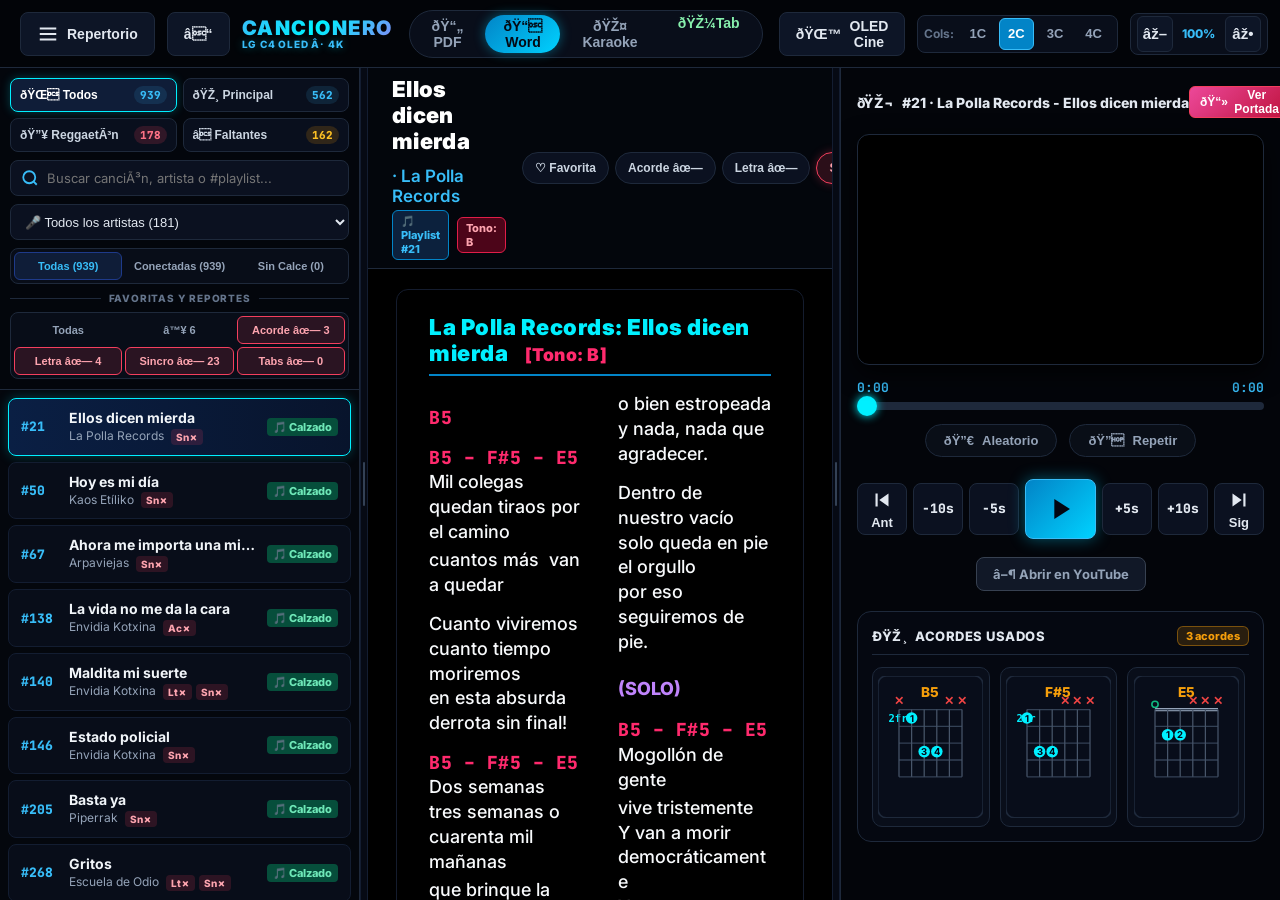
==== commit ca60408b: "Actualizacion Cancionero TV 2026-11-27 22:41" ====
--- a/tv.html
+++ b/tv.html
@@ -460,7 +460,8 @@
   <script src="playlist_db.js?v=4.1.0"></script>
   <script src="reggaeton_db.js?v=4.1.0"></script>
   <script src="faltantes_db.js?v=20261127_162"></script>
-  <script src="karaoke_db.js?v=4.1.0"></script>
+  <script src="mix2000_db.js?v=4.2.0"></script>
+  <script src="karaoke_db.js?v=4.2.0"></script>
   <script src="songsterr_db.js?v=4.1.0"></script>
   <script src="jszip.min.js"></script>
   <script src="pdf.min.js?v=2.16.105"></script>
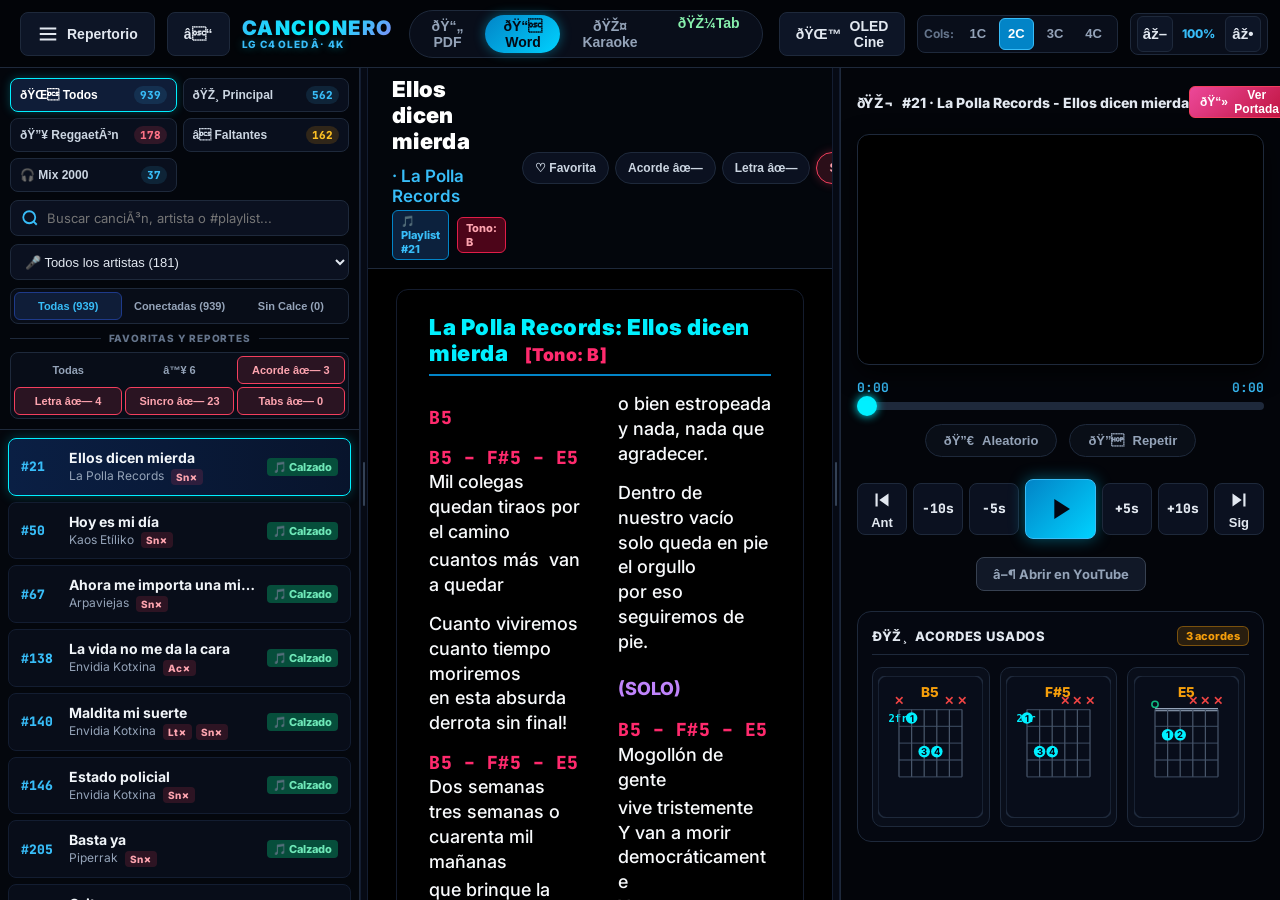
==== commit 3056e15b: "Actualizacion Cancionero TV 2026-11-27 22:42" ====
--- a/tv.html
+++ b/tv.html
@@ -109,7 +109,11 @@
             </button>
             <button id="tv-book-faltantes" class="tv-book-btn tv-book-fal" data-book="faltantes" tabindex="0">
               <span class="book-name">â­ Faltantes</span>
-              <span class="book-count" id="tv-count-fal">149</span>
+              <span class="book-count" id="tv-count-fal">162</span>
+            </button>
+            <button id="tv-book-mix2000" class="tv-book-btn tv-book-m2k" data-book="mix2000" tabindex="0">
+              <span class="book-name">🎧 Mix 2000</span>
+              <span class="book-count" id="tv-count-m2k">37</span>
             </button>
           </div>
 
